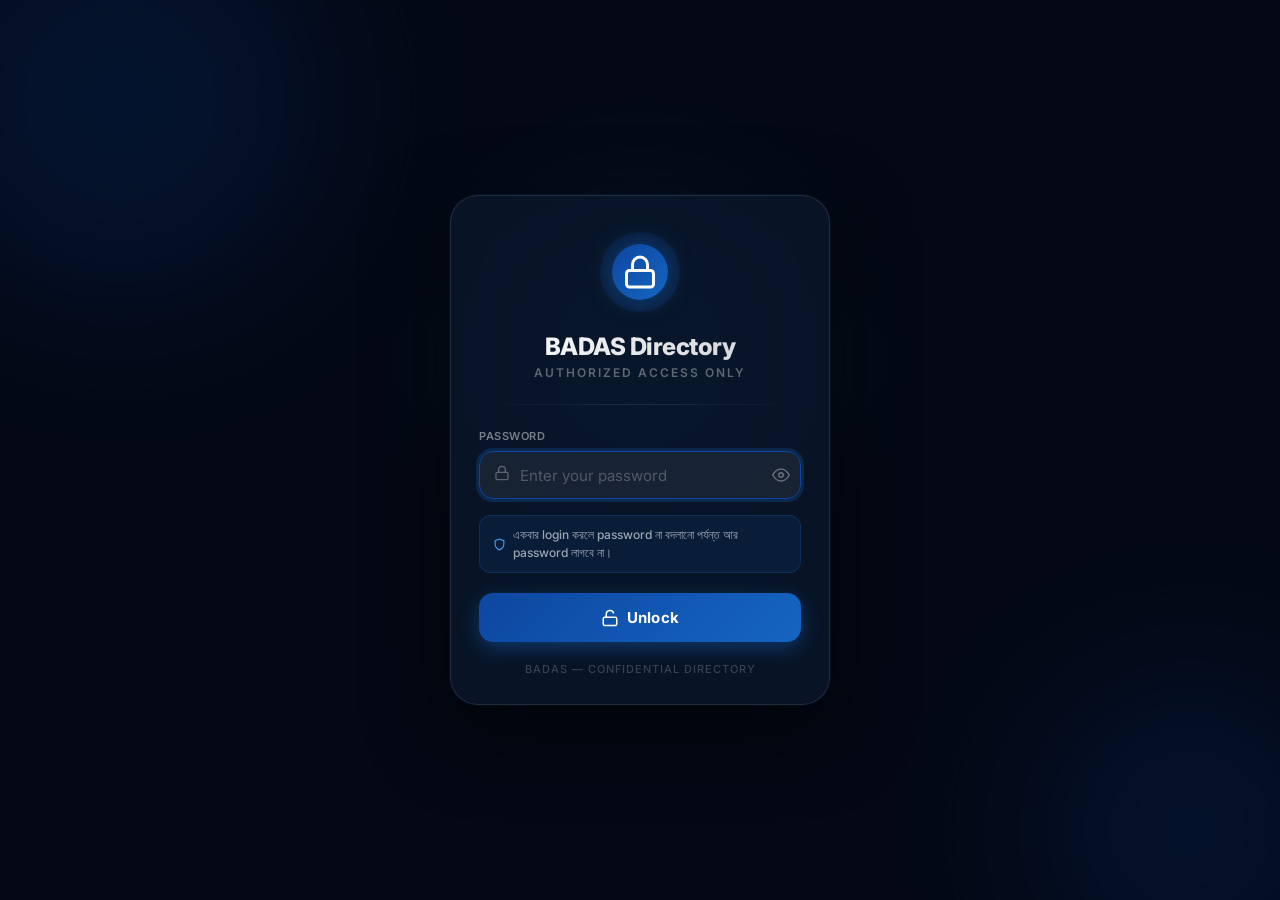
==== index.html @ 3ce4988e "Update index.html" ====
<!DOCTYPE html>
<html lang="en">
<head>
  <meta charset="UTF-8">
  <meta name="viewport" content="width=device-width, initial-scale=1.0, maximum-scale=1.0, user-scalable=no">
  <meta name="description" content="BADAS Contact Directory — Official contact directory for BADAS and its sister organizations">
  <meta name="theme-color" content="#060B1F">
  <meta name="apple-mobile-web-app-capable" content="yes">
  <meta name="apple-mobile-web-app-status-bar-style" content="black-translucent">
  <meta name="apple-mobile-web-app-title" content="BADAS Directory">
  <title>BADAS Contact Directory</title>
  <link rel="manifest" href="manifest.json">
  <link rel="apple-touch-icon" href="icons/icon-192.svg">
  <link rel="stylesheet" href="css/style.css">
  <link rel="preconnect" href="https://fonts.googleapis.com">
  <link rel="preconnect" href="https://fonts.gstatic.com" crossorigin>
  <link href="https://fonts.googleapis.com/css2?family=Inter:wght@300;400;500;600;700;800&display=swap" rel="stylesheet">
</head>
<body>

  <!-- ═════════════════════ LOCK SCREEN ═════════════════════ -->
  <div id="lock-screen" class="lock-screen">
    <!-- Animated background -->
    <div class="lock-bg">
      <div class="lock-bg-orb orb-1"></div>
      <div class="lock-bg-orb orb-2"></div>
      <div class="lock-bg-orb orb-3"></div>
    </div>

    <div class="lock-card" id="lock-card">
      <!-- Logo & Title -->
      <div class="lock-logo-wrap">
        <div class="lock-logo-ring"></div>
        <div class="lock-logo-icon">
          <svg width="36" height="36" viewBox="0 0 24 24" fill="none" stroke="white" stroke-width="2" stroke-linecap="round">
            <rect x="3" y="11" width="18" height="11" rx="2" ry="2"/>
            <path d="M7 11V7a5 5 0 0 1 10 0v4"/>
          </svg>
        </div>
      </div>

      <div class="lock-title-group">
        <h1 class="lock-app-name">BADAS Directory</h1>
        <p class="lock-tagline">Authorized Access Only</p>
      </div>

      <!-- Divider -->
      <div class="lock-divider"></div>

      <!-- Password Field -->
      <div class="lock-field-group">
        <label class="lock-label" for="lock-password-input">Password</label>
        <div class="lock-input-wrap" id="lock-input-wrap">
          <div class="lock-input-icon">
            <svg width="16" height="16" viewBox="0 0 24 24" fill="none" stroke="currentColor" stroke-width="2">
              <rect x="3" y="11" width="18" height="11" rx="2"/>
              <path d="M7 11V7a5 5 0 0 1 10 0v4"/>
            </svg>
          </div>
          <input
            type="password"
            id="lock-password-input"
            class="lock-input"
            placeholder="Enter your password"
            autocomplete="current-password"
            autocorrect="off"
            autocapitalize="off"
            spellcheck="false"
          >
          <button class="lock-eye-btn" id="lock-eye-btn" type="button" aria-label="Show/hide password">
            <!-- Eye open -->
            <svg id="eye-open" width="18" height="18" viewBox="0 0 24 24" fill="none" stroke="currentColor" stroke-width="2">
              <path d="M1 12s4-8 11-8 11 8 11 8-4 8-11 8-11-8-11-8z"/>
              <circle cx="12" cy="12" r="3"/>
            </svg>
            <!-- Eye closed -->
            <svg id="eye-closed" width="18" height="18" viewBox="0 0 24 24" fill="none" stroke="currentColor" stroke-width="2" class="hidden">
              <path d="M17.94 17.94A10.07 10.07 0 0 1 12 20c-7 0-11-8-11-8a18.45 18.45 0 0 1 5.06-5.94M9.9 4.24A9.12 9.12 0 0 1 12 4c7 0 11 8 11 8a18.5 18.5 0 0 1-2.16 3.19m-6.72-1.07a3 3 0 1 1-4.24-4.24"/>
              <line x1="1" y1="1" x2="23" y2="23"/>
            </svg>
          </button>
        </div>
        <!-- Error message -->
        <p class="lock-error hidden" id="lock-error">
          <svg width="14" height="14" viewBox="0 0 24 24" fill="none" stroke="currentColor" stroke-width="2"><circle cx="12" cy="12" r="10"/><line x1="12" y1="8" x2="12" y2="12"/><line x1="12" y1="16" x2="12.01" y2="16"/></svg>
          Incorrect password. Please try again.
        </p>
        <!-- Hint box (shown after wrong password if sheet has a hint) -->
        <div class="lock-hint-box hidden" id="lock-hint-box">
          <div class="lock-hint-icon">💡</div>
          <p id="lock-hint-text"></p>
        </div>
      </div>

      <!-- Permanent Session Notice -->
      <div class="lock-permanent-notice">
        <svg width="13" height="13" viewBox="0 0 24 24" fill="none" stroke="currentColor" stroke-width="2"><path d="M12 22s8-4 8-10V5l-8-3-8 3v7c0 6 8 10 8 10z"/></svg>
        <span>একবার login করলে password না বদলানো পর্যন্ত আর password লাগবে না।</span>
      </div>

      <!-- Unlock Button -->
      <button class="lock-unlock-btn" id="lock-unlock-btn" type="button">
        <svg width="18" height="18" viewBox="0 0 24 24" fill="none" stroke="currentColor" stroke-width="2">
          <rect x="3" y="11" width="18" height="11" rx="2"/>
          <path d="M7 11V7a5 5 0 0 1 9.9-1"/>
        </svg>
        Unlock
      </button>

      <!-- Fetch status (shown while loading settings from sheet) -->
      <p class="lock-fetch-status hidden" id="lock-fetch-status"></p>

      <!-- Footer -->
      <p class="lock-footer">BADAS — Confidential Directory</p>
    </div>
  </div>

  <!-- ═══════════════════ SPLASH SCREEN ═══════════════════ -->
  <div id="splash-screen" class="splash">
    <div class="splash-logo">
      <img src="https://drive.google.com/file/d/1DgEbcphbQj4SwxNatPeBg_chAmbNqNAM/view" alt="BADAS Logo" class="splash-logo-img"
           onerror="this.style.display='none';this.nextSibling.style.display='flex'">
      <svg style="display:none" width="80" height="80" viewBox="0 0 80 80">
        <defs><linearGradient id="lg1" x1="0%" y1="0%" x2="100%" y2="100%"><stop offset="0%" stop-color="#0D47A1"/><stop offset="100%" stop-color="#1565C0"/></linearGradient></defs>
        <circle cx="40" cy="40" r="38" fill="url(#lg1)" opacity="0.15"/>
        <circle cx="40" cy="40" r="28" fill="url(#lg1)" opacity="0.3"/>
        <circle cx="40" cy="40" r="18" fill="url(#lg1)"/>
        <text x="40" y="45" text-anchor="middle" fill="white" font-size="11" font-weight="800" font-family="Arial">BADAS</text>
      </svg>
    </div>
    <h1 class="splash-title">BADAS Directory</h1>
    <p class="splash-subtitle">Contact Directory</p>
    <div class="splash-loader"><div class="loader-bar"></div></div>
    <p class="splash-status" id="splash-status">Loading…</p>
  </div>

  <!-- ═══════════════════ MAIN APP ═══════════════════ -->
  <div id="app" class="app hidden">

    <!-- HEADER -->
    <header class="header" id="main-header">
      <div class="header-content">
        <button class="back-btn hidden" id="back-btn" aria-label="Go back">
          <svg width="20" height="20" viewBox="0 0 24 24" fill="none" stroke="currentColor" stroke-width="2.5">
            <path d="M19 12H5M12 5l-7 7 7 7"/>
          </svg>
        </button>
        <button class="drawer-btn" id="drawer-btn" aria-label="Menu">
          <span></span><span></span><span></span>
        </button>
        <div class="header-brand">
          <div class="header-logo-icon">
            <img src="https://drive.google.com/file/d/1DgEbcphbQj4SwxNatPeBg_chAmbNqNAM/view" alt="BADAS" class="header-logo-img"
                 onerror="this.style.display='none';this.parentElement.textContent='B'">
          </div>
          <div class="header-text">
            <h1 id="page-title">BADAS Directory</h1>
            <p id="page-subtitle">Contact Directory</p>
          </div>
        </div>
        <button class="sync-btn" id="sync-btn" aria-label="Sync data" title="Sync data">
          <svg width="18" height="18" viewBox="0 0 24 24" fill="none" stroke="currentColor" stroke-width="2">
            <path d="M23 4v6h-6M1 20v-6h6"/>
            <path d="M3.51 9a9 9 0 0 1 14.85-3.36L23 10M1 14l4.64 4.36A9 9 0 0 0 20.49 15"/>
          </svg>
        </button>
      </div>
    </header>

    <!-- PAGES CONTAINER -->
    <main class="pages-container" id="pages-container">

      <!-- ─── HOME PAGE ─── -->
      <div id="page-home" class="page active">
        <div class="hero-section">
          <div class="hero-bg"></div>
          <div class="hero-content">
            <div class="sync-status" id="sync-status">
              <span class="sync-dot"></span>
              <span id="sync-text">Checking for updates…</span>
            </div>
            <div class="search-bar-wrapper">
              <div class="search-bar">
                <svg class="search-icon" width="20" height="20" viewBox="0 0 24 24" fill="none" stroke="currentColor" stroke-width="2"><circle cx="11" cy="11" r="8"/><path d="m21 21-4.35-4.35"/></svg>
                <input type="text" id="org-search" placeholder="Search organizations…" autocomplete="off">
                <button class="search-clear hidden" id="org-search-clear" aria-label="Clear search">✕</button>
              </div>
            </div>
          </div>
        </div>
        <div class="section">
          <div class="section-header">
            <h2 class="section-title">Organizations</h2>
            <span class="section-count" id="org-count">0</span>
          </div>
          <div class="org-grid" id="org-grid"></div>
          <div class="empty-state hidden" id="org-empty">
            <div class="empty-icon">🔍</div>
            <p>No organizations found</p>
          </div>
        </div>
        <div class="stats-section" id="stats-section">
          <div class="stat-card">
            <div class="stat-number" id="stat-orgs">0</div>
            <div class="stat-label">Organizations</div>
          </div>
          <div class="stat-card">
            <div class="stat-number" id="stat-contacts">0</div>
            <div class="stat-label">Contacts</div>
          </div>
          <div class="stat-card">
            <div class="stat-number" id="stat-depts">0</div>
            <div class="stat-label">Departments</div>
          </div>
        </div>
      </div>

      <!-- ─── ORGANIZATION PROFILE PAGE ─── -->
      <div id="page-org" class="page">
        <div class="org-hero" id="org-hero">
          <div class="org-hero-bg" id="org-hero-bg"></div>
          <div class="org-logo-large" id="org-logo-large"></div>
          <h2 class="org-hero-name" id="org-hero-name"></h2>
          <p class="org-hero-full" id="org-hero-full"></p>
        </div>
        <div class="org-info-section" id="org-info-section"></div>
        <div class="section">
          <button class="btn-primary full-width" id="view-contacts-btn">
            <svg width="18" height="18" viewBox="0 0 24 24" fill="none" stroke="currentColor" stroke-width="2"><path d="M17 21v-2a4 4 0 0 0-4-4H5a4 4 0 0 0-4 4v2"/><circle cx="9" cy="7" r="4"/><path d="M23 21v-2a4 4 0 0 0-3-3.87"/><path d="M16 3.13a4 4 0 0 1 0 7.75"/></svg>
            View All Contacts
          </button>
        </div>
      </div>

      <!-- ─── CONTACTS PAGE ─── -->
      <div id="page-contacts" class="page">
        <div class="contacts-header-section">
          <div class="search-bar-wrapper">
            <div class="search-bar">
              <svg class="search-icon" width="20" height="20" viewBox="0 0 24 24" fill="none" stroke="currentColor" stroke-width="2"><circle cx="11" cy="11" r="8"/><path d="m21 21-4.35-4.35"/></svg>
              <input type="text" id="contact-search" placeholder="Search by name, designation…" autocomplete="off">
              <button class="search-clear hidden" id="contact-search-clear" aria-label="Clear">✕</button>
            </div>
          </div>
          <div class="filter-bar" id="filter-bar">
            <div class="filter-group">
              <label class="filter-label">Organization</label>
              <select class="filter-select" id="filter-org"><option value="">All Organizations</option></select>
            </div>
            <div class="filter-group">
              <label class="filter-label">Department</label>
              <select class="filter-select" id="filter-dept"><option value="">All Departments</option></select>
            </div>
            <div class="filter-group">
              <label class="filter-label">Designation</label>
              <select class="filter-select" id="filter-desig"><option value="">All Designations</option></select>
            </div>
          </div>
          <div class="results-info">
            <span id="contact-count-text">Loading contacts…</span>
            <button class="clear-filters-btn hidden" id="clear-filters">Clear filters</button>
          </div>
        </div>
        <div class="contacts-org-banner hidden" id="contacts-org-banner"></div>
        <div class="contacts-list" id="contacts-list"></div>

        <div class="empty-state hidden" id="contact-empty">
          <div class="empty-icon">👤</div>
          <p>No contacts found</p>
          <button class="btn-secondary" id="clear-filters-empty">Clear filters</button>
        </div>
      </div>

      <!-- ─── EMERGENCY PAGE ─── -->
      <div id="page-emergency" class="page">
        <!-- Emergency Hero -->
        <div class="emergency-hero">
          <div class="emergency-hero-pulse"></div>
          <div class="emergency-hero-icon">🚨</div>
          <h2 class="emergency-hero-title">Emergency</h2>
          <p class="emergency-hero-sub">Tap any number to call immediately</p>
        </div>

        <!-- National Helplines -->
        <div class="section">
          <div class="section-header">
            <h2 class="section-title">National Helplines</h2>
          </div>
          <div class="national-grid" id="national-emergency-grid">
            <!-- rendered by JS -->
          </div>
        </div>

        <!-- BADAS Emergency Contacts -->
        <div class="section">
          <div class="section-header">
            <h2 class="section-title">BADAS Emergency</h2>
            <span class="section-count" id="emergency-count">0</span>
          </div>
          <div class="emergency-contacts-list" id="emergency-contacts-list"></div>
          <div class="empty-state hidden" id="emergency-empty">
            <div class="empty-icon">📞</div>
            <p>No emergency contacts added yet</p>
            <p style="font-size:12px;color:var(--text-4);margin-top:6px;">Add contacts in your Google Sheet's Emergency tab</p>
          </div>
        </div>
      </div>

      <!-- ─── CONTACT DETAIL PAGE ─── -->
      <div id="page-contact-detail" class="page">
        <div class="contact-hero" id="contact-hero">
          <div class="contact-photo-large" id="contact-photo-large"></div>
          <h2 class="contact-hero-name" id="contact-hero-name"></h2>
          <p class="contact-hero-designation" id="contact-hero-designation"></p>
          <p class="contact-hero-org" id="contact-hero-org"></p>
        </div>
        <div class="contact-detail-info" id="contact-detail-info"></div>
        <div class="contact-actions" id="contact-actions"></div>
      </div>

    </main><!-- /pages-container -->

    <!-- BANNER AD (above bottom nav, hidden when no ad) -->
    <div class="banner-ad hidden" id="banner-ad">
      <a id="banner-link" href="#" target="_blank" rel="noopener sponsored">
        <img id="banner-img" src="" alt="Notice">

      </a>
      <button class="banner-close" id="banner-close" aria-label="Close ad">✕</button>
    </div>

    <!-- BOTTOM NAVIGATION (3 buttons) -->
    <nav class="bottom-nav" id="bottom-nav">
      <button class="nav-item active" id="nav-home" aria-label="Home">
        <svg width="22" height="22" viewBox="0 0 24 24" fill="none" stroke="currentColor" stroke-width="2">
          <path d="m3 9 9-7 9 7v11a2 2 0 0 1-2 2H5a2 2 0 0 1-2-2z"/>
          <polyline points="9,22 9,12 15,12 15,22"/>
        </svg>
        <span>Home</span>
      </button>
      <button class="nav-item" id="nav-contacts" aria-label="Contacts">
        <svg width="22" height="22" viewBox="0 0 24 24" fill="none" stroke="currentColor" stroke-width="2">
          <path d="M17 21v-2a4 4 0 0 0-4-4H5a4 4 0 0 0-4 4v2"/>
          <circle cx="9" cy="7" r="4"/>
          <path d="M23 21v-2a4 4 0 0 0-3-3.87"/>
          <path d="M16 3.13a4 4 0 0 1 0 7.75"/>
        </svg>
        <span>Contacts</span>
      </button>
      <button class="nav-item nav-emergency" id="nav-emergency" aria-label="Emergency">
        <div class="nav-emergency-dot"></div>
        <svg width="22" height="22" viewBox="0 0 24 24" fill="none" stroke="currentColor" stroke-width="2">
          <path d="M10.29 3.86 1.82 18a2 2 0 0 0 1.71 3h16.94a2 2 0 0 0 1.71-3L13.71 3.86a2 2 0 0 0-3.42 0z"/>
          <line x1="12" y1="9" x2="12" y2="13"/>
          <line x1="12" y1="17" x2="12.01" y2="17"/>
        </svg>
        <span>Emergency</span>
      </button>
    </nav>

    <!-- TOAST -->
    <div class="toast hidden" id="toast"><span id="toast-message"></span></div>

  </div><!-- /app -->

  <script src="js/config.js"></script>
  <script src="js/data.js"></script>
  <script src="js/app.js"></script>

  <!-- ═══════════════════ LEFT DRAWER ═══════════════════ -->
  <div id="drawer-overlay" class="drawer-overlay hidden"></div>
  <div id="drawer" class="drawer">
    <div class="drawer-header">
      <div class="drawer-logo">
        <img src="https://drive.google.com/file/d/1DgEbcphbQj4SwxNatPeBg_chAmbNqNAM/view" alt="BADAS" class="drawer-logo-img"
             onerror="this.style.display='none';this.parentElement.textContent='B'">
      </div>
      <div>
        <div class="drawer-app-name">BADAS Directory</div>
        <div class="drawer-app-tagline">Contact Directory</div>
      </div>
      <button class="drawer-close" id="drawer-close" aria-label="Close menu">
        <svg width="20" height="20" viewBox="0 0 24 24" fill="none" stroke="currentColor" stroke-width="2.5"><line x1="18" y1="6" x2="6" y2="18"/><line x1="6" y1="6" x2="18" y2="18"/></svg>
      </button>
    </div>

    <div class="drawer-body">
      <div class="drawer-section-title">Developer Info</div>
      <div class="drawer-dev-card">
        <div class="drawer-dev-avatar">MA</div>
        <div class="drawer-dev-info">
          <div class="drawer-dev-name">Md Abdul Aziz</div>
          <div class="drawer-dev-role">App Developer</div>
        </div>
      </div>
      <div class="drawer-contact-list">
        <a href="mailto:mdaaziz99@gmail.com" class="drawer-contact-item">
          <svg width="15" height="15" viewBox="0 0 24 24" fill="none" stroke="currentColor" stroke-width="2"><path d="M4 4h16c1.1 0 2 .9 2 2v12c0 1.1-.9 2-2 2H4c-1.1 0-2-.9-2-2V6c0-1.1.9-2 2-2z"/><polyline points="22,6 12,13 2,6"/></svg>
          <span>mdaaziz99@gmail.com</span>
        </a>
        <a href="tel:+8801911332767" class="drawer-contact-item">
          <svg width="15" height="15" viewBox="0 0 24 24" fill="currentColor"><path d="M6.6 10.8c1.4 2.8 3.8 5.1 6.6 6.6l2.2-2.2c.3-.3.7-.4 1-.2 1.1.4 2.3.6 3.6.6.6 0 1 .4 1 1V20c0 .6-.4 1-1 1-9.4 0-17-7.6-17-17 0-.6.4-1 1-1h3.5c.6 0 1 .4 1 1 0 1.3.2 2.5.6 3.6.1.3 0 .7-.2 1L6.6 10.8z"/></svg>
          <span>01911-332767</span>
        </a>
      </div>
    </div>

    <div class="drawer-footer">
      <div id="drawer-app-version" class="drawer-version">Version 2.0.0</div>
      <div class="drawer-copyright">© 2025 BADAS. All rights reserved.</div>
    </div>
  </div>

</body>
</html>
---- css/style.css ----
/* ================================================================
   BADAS DIRECTORY — Premium Dark Theme Stylesheet
   ================================================================ */

@import url('https://fonts.googleapis.com/css2?family=Inter:wght@300;400;500;600;700;800&display=swap');

/* ════════════════════════════════════════════════════════════════
   LOCK SCREEN
   ════════════════════════════════════════════════════════════════ */

.lock-screen {
  position: fixed; inset: 0; z-index: 9999;
  display: flex; align-items: center; justify-content: center;
  background: #030814;
  padding: 16px;
  transition: opacity .45s ease;
}
.lock-screen.lock-fade-out { opacity: 0; pointer-events: none; }

/* Animated background orbs */
.lock-bg { position: absolute; inset: 0; overflow: hidden; pointer-events: none; }
.lock-bg-orb {
  position: absolute; border-radius: 50%;
  filter: blur(80px); opacity: .18;
}
.orb-1 { width: 400px; height: 400px; background: #0D47A1; top: -100px; left: -80px; animation: orbFloat 8s ease-in-out infinite; }
.orb-2 { width: 300px; height: 300px; background: #0D47A1; bottom: -80px; right: -60px; animation: orbFloat 10s ease-in-out infinite reverse; }
.orb-3 { width: 250px; height: 250px; background: #42A5F5; top: 40%; left: 50%; transform: translate(-50%,-50%); animation: orbFloat 7s ease-in-out infinite 2s; }
@keyframes orbFloat {
  0%,100% { transform: translate(0,0) scale(1); }
  33%  { transform: translate(20px,-15px) scale(1.05); }
  66%  { transform: translate(-10px,20px) scale(.97); }
}

/* Card */
.lock-card {
  position: relative; z-index: 1;
  width: 100%; max-width: 380px;
  background: rgba(10,22,40,.88);
  border: 1px solid rgba(255,255,255,.1);
  border-radius: 28px;
  padding: 36px 28px 28px;
  backdrop-filter: blur(24px) saturate(1.4);
  -webkit-backdrop-filter: blur(24px) saturate(1.4);
  box-shadow: 0 24px 80px rgba(0,0,0,.6), 0 0 0 1px rgba(21,101,192,.12);
}

/* Shake animation */
@keyframes shake {
  0%,100%{ transform: translateX(0); }
  15%    { transform: translateX(-10px); }
  30%    { transform: translateX(10px); }
  45%    { transform: translateX(-8px); }
  60%    { transform: translateX(8px); }
  75%    { transform: translateX(-5px); }
  90%    { transform: translateX(5px); }
}
.lock-card.shake { animation: shake .6s cubic-bezier(.36,.07,.19,.97) both; }

/* Logo */
.lock-logo-wrap {
  position: relative; width: 80px; height: 80px;
  margin: 0 auto 20px;
}
.lock-logo-ring {
  position: absolute; inset: 0; border-radius: 50%;
  background: linear-gradient(135deg,#0D47A1,#1565C0);
  opacity: .15; animation: ringPulse 2.5s ease-in-out infinite;
}
.lock-logo-ring::after {
  content: ''; position: absolute; inset: 6px; border-radius: 50%;
  background: linear-gradient(135deg,#0D47A1,#1565C0);
  opacity: .2;
}
@keyframes ringPulse {
  0%,100%{ transform: scale(1); opacity: .15; }
  50%    { transform: scale(1.12); opacity: .25; }
}
.lock-logo-icon {
  position: absolute; inset: 12px; border-radius: 50%;
  background: linear-gradient(135deg,#0D47A1,#1565C0);
  display: flex; align-items: center; justify-content: center;
  box-shadow: 0 0 24px rgba(21,101,192,.55);
}

/* Title */
.lock-title-group { text-align: center; margin-bottom: 24px; }
.lock-app-name {
  font-size: 24px; font-weight: 800; letter-spacing: -.5px;
  background: linear-gradient(135deg,#fff,rgba(255,255,255,.8));
  -webkit-background-clip: text; -webkit-text-fill-color: transparent; background-clip: text;
}
.lock-tagline {
  font-size: 12px; font-weight: 600; letter-spacing: 2px;
  text-transform: uppercase; color: rgba(255,255,255,.35); margin-top: 4px;
}

/* Divider */
.lock-divider {
  height: 1px; background: linear-gradient(90deg,transparent,rgba(255,255,255,.1),transparent);
  margin-bottom: 24px;
}

/* Field */
.lock-field-group { margin-bottom: 16px; }
.lock-label { display: block; font-size: 11px; font-weight: 600; color: rgba(255,255,255,.45); text-transform: uppercase; letter-spacing: .5px; margin-bottom: 8px; }
.lock-input-wrap {
  display: flex; align-items: center; gap: 10px;
  background: rgba(255,255,255,.06); border: 1.5px solid rgba(255,255,255,.1);
  border-radius: 14px; padding: 12px 14px;
  transition: border-color .2s, box-shadow .2s;
}
.lock-input-wrap:focus-within {
  border-color: #0D47A1;
  box-shadow: 0 0 0 3px rgba(21,101,192,.25);
}
.lock-input-icon { color: rgba(255,255,255,.3); flex-shrink: 0; }
.lock-input {
  flex: 1; background: none; border: none; outline: none;
  color: #fff; font-size: 15px; font-weight: 500; letter-spacing: .5px;
}
.lock-input::placeholder { color: rgba(255,255,255,.25); font-weight: 400; letter-spacing: 0; }
.lock-eye-btn { color: rgba(255,255,255,.35); flex-shrink: 0; padding: 2px; transition: color .2s; display: flex; }
.lock-eye-btn:hover { color: rgba(255,255,255,.7); }

/* Error */
.lock-error {
  display: flex; align-items: center; gap: 5px;
  font-size: 12px; font-weight: 500; color: #F87171;
  margin-top: 8px; padding: 8px 12px; border-radius: 10px;
  background: rgba(248,113,113,.08); border: 1px solid rgba(248,113,113,.2);
}
.lock-error:not(.hidden) { display: flex; }

/* Hint box — shown after wrong password */
.lock-hint-box {
  display: flex; align-items: flex-start; gap: 8px;
  margin-top: 10px; padding: 10px 14px; border-radius: 12px;
  background: rgba(251,191,36,.07); border: 1px solid rgba(251,191,36,.2);
  animation: hintSlide .3s ease;
}
.lock-hint-box:not(.hidden) { display: flex; }
@keyframes hintSlide { from{opacity:0;transform:translateY(-4px)} to{opacity:1;transform:translateY(0)} }
.lock-hint-icon { font-size:16px; flex-shrink:0; margin-top:1px; }
.lock-hint-box p { font-size:12px; font-weight:500; color: rgba(251,191,36,.9); line-height:1.5; }

/* Fetch status */
.lock-fetch-status {
  text-align: center; font-size: 11px; color: rgba(255,255,255,.3);
  font-weight: 500; margin-top: 10px; letter-spacing: .3px;
}
.lock-fetch-status:not(.hidden) { display: block; }

/* Remember me */
.lock-remember {
  display: flex; align-items: center; gap: 10px;
  cursor: pointer; margin-bottom: 20px; user-select: none;
}
.lock-remember input[type=checkbox] { display: none; }
.lock-remember-box {
  width: 20px; height: 20px; border-radius: 6px; flex-shrink: 0;
  border: 1.5px solid rgba(255,255,255,.2);
  background: rgba(255,255,255,.06);
  transition: all .2s; position: relative;
}
.lock-remember input:checked ~ .lock-remember-box {
  background: linear-gradient(135deg,#1565C0,#1976D2);
  border-color: transparent;
}
.lock-remember input:checked ~ .lock-remember-box::after {
  content: ''; position: absolute; top: 3px; left: 6px;
  width: 5px; height: 9px; border: 2px solid #fff;
  border-top: none; border-left: none; transform: rotate(45deg);
}
.lock-remember-text { font-size: 13px; color: rgba(255,255,255,.55); font-weight: 500; }
.lock-remember-text strong { color: rgba(255,255,255,.8); }

/* Permanent session notice */
.lock-permanent-notice {
  display: flex; align-items: center; gap: 7px;
  margin-bottom: 20px;
  padding: 10px 13px; border-radius: 12px;
  background: rgba(21,101,192,.12);
  border: 1px solid rgba(21,101,192,.25);
}
.lock-permanent-notice svg { color: #42A5F5; flex-shrink: 0; }
.lock-permanent-notice span {
  font-size: 12px; font-weight: 500;
  color: rgba(255,255,255,.6); line-height: 1.5;
}

/* Unlock button */
.lock-unlock-btn {
  width: 100%; padding: 15px;
  background: linear-gradient(135deg,#0D47A1,#1565C0);
  color: #fff; font-size: 15px; font-weight: 700;
  border: none; border-radius: 14px; cursor: pointer;
  display: flex; align-items: center; justify-content: center; gap: 8px;
  box-shadow: 0 6px 20px rgba(21,101,192,.45);
  transition: all .25s cubic-bezier(.4,0,.2,1);
  letter-spacing: .3px;
}
.lock-unlock-btn:hover { transform: translateY(-2px); box-shadow: 0 10px 28px rgba(21,101,192,.55); }
.lock-unlock-btn:active { transform: scale(.98); }

/* Footer */
.lock-footer {
  text-align: center; font-size: 11px; color: rgba(255,255,255,.2);
  font-weight: 500; letter-spacing: 1px; text-transform: uppercase; margin-top: 20px;
}

/* ── CSS Variables — BADAS Theme #1565C0 ───────────────────────── */
:root {
  /* Background — deep blue (clearly blue, not black) */
  --bg-base:       #0A1628;
  --bg-surface:    #0F2040;
  --bg-elevated:   #152848;
  --bg-card:       rgba(255,255,255,0.06);
  --bg-card-hover: rgba(255,255,255,0.10);

  /* BADAS Brand Blue palette — Deep Dark Blue */
  --accent:      #0D47A1;   /* Deep Dark Blue (primary) */
  --accent-2:    #1976D2;   /* Medium blue accent       */
  --accent-grad: linear-gradient(135deg,#0D47A1 0%,#1976D2 100%);
  --accent-glow: 0 0 24px rgba(13,71,161,.55);

  /* Derived shades */
  --primary-dark:  #0A2F6E;
  --primary-light: #1565C0;
  --primary-pale:  #42A5F5;

  --emergency:   #EF4444;
  --em-grad:     linear-gradient(135deg,#EF4444,#FF6B35);
  --whatsapp:    #25D366;
  --call-color:  #34D399;
  --email-color: #F472B6;

  --text-1: #FFFFFF;
  --text-2: rgba(255,255,255,.70);
  --text-3: rgba(255,255,255,.45);
  --text-4: rgba(255,255,255,.25);

  --border:        rgba(255,255,255,.07);
  --border-accent: rgba(13,71,161,.35);

  --r-sm: 8px;  --r-md: 14px;  --r-lg: 20px;
  --r-xl: 28px; --r-full: 9999px;

  --header-h: 64px;
  --nav-h:    68px;
  --banner-h: 0px;   /* dynamically set to 58px when banner is active */

  --trans:        all .25s cubic-bezier(.4,0,.2,1);
  --trans-spring: all .35s cubic-bezier(.34,1.56,.64,1);
}

/* ── Reset ─────────────────────────────────────────────────────── */
*,*::before,*::after { box-sizing:border-box; margin:0; padding:0; }
html { font-size:16px; -webkit-text-size-adjust:100%; scroll-behavior:smooth; }
body {
  font-family:'Inter',-apple-system,BlinkMacSystemFont,sans-serif;
  background:var(--bg-base); color:var(--text-1);
  min-height:100vh; overflow-x:hidden;
  -webkit-font-smoothing:antialiased;
}
a { color:inherit; text-decoration:none; }
button { font-family:inherit; cursor:pointer; border:none; background:none; }
img { display:block; max-width:100%; }
input,select { font-family:inherit; }
.hidden { display:none !important; }

/* ── SPLASH ─────────────────────────────────────────────────────── */
.splash {
  position:fixed; inset:0;
  background:var(--bg-base);
  display:flex; flex-direction:column; align-items:center; justify-content:center;
  z-index:999; transition:opacity .4s ease;
}
.splash.fade-out { opacity:0; pointer-events:none; }
.splash-logo { animation:splashPulse 2s ease-in-out infinite; margin-bottom:24px; }
.splash-logo-img { width:90px; height:90px; object-fit:contain; display:block; filter:drop-shadow(0 4px 16px rgba(13,71,161,.5)); }

@keyframes splashPulse {
  0%,100%{ transform:scale(1);  filter:drop-shadow(0 0 20px rgba(21,101,192,.55)); }
  50%    { transform:scale(1.08);filter:drop-shadow(0 0 36px rgba(66,165,245,.65)); }
}
.splash-title {
  font-size:28px; font-weight:800; letter-spacing:-.5px;
  background:var(--accent-grad); -webkit-background-clip:text;
  -webkit-text-fill-color:transparent; background-clip:text;
}
.splash-subtitle { font-size:13px; color:var(--text-3); margin-top:4px; letter-spacing:2px; text-transform:uppercase; font-weight:500; }
.splash-loader { width:200px; height:3px; background:var(--bg-elevated); border-radius:var(--r-full); margin:32px 0 12px; overflow:hidden; }
.loader-bar { height:100%; width:40%; background:var(--accent-grad); border-radius:var(--r-full); animation:loaderSlide 1.4s ease-in-out infinite; }
@keyframes loaderSlide { 0%{transform:translateX(-100%)} 100%{transform:translateX(400%)} }
.splash-status { font-size:13px; color:var(--text-3); font-weight:500; }

/* ── APP WRAPPER ─────────────────────────────────────────────────  */
.app { display:flex; flex-direction:column; min-height:100vh; opacity:0; transition:opacity .4s ease; }
.app.visible { opacity:1; }

/* ── HEADER ──────────────────────────────────────────────────────  */
.header {
  position:sticky; top:0; z-index:100; height:var(--header-h);
  background: rgba(10,25,55,.9);

  backdrop-filter:blur(20px) saturate(1.5);
  -webkit-backdrop-filter:blur(20px) saturate(1.5);
  border-bottom:1px solid var(--border);
}
.header-content { display:flex; align-items:center; gap:12px; height:100%; padding:0 16px; }
.header-brand { display:flex; align-items:center; gap:10px; flex:1; min-width:0; }
.header-logo-icon {
  width:36px; height:36px; border-radius:10px;
  background:var(--accent-grad); display:flex; align-items:center; justify-content:center;
  font-size:18px; font-weight:800; color:#fff; flex-shrink:0; box-shadow:var(--accent-glow);
  overflow:hidden; padding:2px;
}
.header-logo-img {
  width:100%; height:100%; object-fit:contain;
  border-radius:8px; display:block;
}

.header-text { min-width:0; }
.header-text h1 { font-size:16px; font-weight:700; white-space:nowrap; overflow:hidden; text-overflow:ellipsis; line-height:1.2; }
.header-text #page-subtitle { font-size:11px; color:var(--text-3); font-weight:500; letter-spacing:.5px; }

.back-btn, .sync-btn {
  width:38px; height:38px; border-radius:var(--r-sm);
  display:flex; align-items:center; justify-content:center;
  color:var(--text-2); transition:var(--trans); flex-shrink:0; background:var(--bg-card);
}
.back-btn:hover,.sync-btn:hover { background:var(--bg-card-hover); color:var(--text-1); }
.sync-btn.spinning svg { animation:spin 1s linear infinite; }
@keyframes spin { to{transform:rotate(360deg)} }

/* ── PAGES CONTAINER ─────────────────────────────────────────────  */
.pages-container {
  flex:1;
  padding-bottom:calc(var(--nav-h) + var(--banner-h) + 16px);
}
/* When banner is active, add banner height to bottom padding */
.pages-container.has-banner { --banner-h: 64px; }


.page { display:none; animation:pageIn .28s ease; }
.page.active { display:block; }
@keyframes pageIn { from{opacity:0;transform:translateY(8px)} to{opacity:1;transform:translateY(0)} }

/* ── SECTIONS ────────────────────────────────────────────────────  */
.section { padding:16px; }
.section + .section { padding-top:0; }
.section-header { display:flex; align-items:center; gap:10px; margin-bottom:14px; }
.section-title { font-size:18px; font-weight:700; flex:1; }
.section-count { background:var(--bg-elevated); color:var(--text-3); font-size:12px; font-weight:600; padding:2px 10px; border-radius:var(--r-full); border:1px solid var(--border); }

/* ── HERO (Home) ─────────────────────────────────────────────────  */
.hero-section { position:relative; overflow:hidden; padding:20px 16px 24px; }
.hero-bg { position:absolute; inset:0; background:radial-gradient(ellipse 80% 60% at 50% 0%,rgba(79,142,247,.12),transparent 70%); pointer-events:none; }
.hero-content { position:relative; z-index:1; }

/* ── SYNC STATUS ─────────────────────────────────────────────────  */
.sync-status { display:flex; align-items:center; gap:6px; margin-bottom:14px; }
.sync-dot { width:8px; height:8px; border-radius:50%; flex-shrink:0; }
.sync-dot.online  { background:#22C55E; box-shadow:0 0 8px #22C55E; }
.sync-dot.offline { background:#EF4444; box-shadow:0 0 8px #EF4444; }
.sync-dot.syncing { background:#F59E0B; animation:blink .8s ease-in-out infinite; }
.sync-dot.sample  { background:#F59E0B; }
@keyframes blink { 0%,100%{opacity:1} 50%{opacity:.2} }
#sync-text { font-size:12px; color:var(--text-3); font-weight:500; }

/* ── SEARCH BAR ──────────────────────────────────────────────────  */
.search-bar-wrapper { width:100%; }
.search-bar {
  display:flex; align-items:center; gap:10px; background:var(--bg-elevated);
  border:1.5px solid var(--border); border-radius:var(--r-full);
  padding:10px 16px; transition:var(--trans);
}
.search-bar:focus-within { border-color:var(--accent); box-shadow:0 0 0 3px rgba(79,142,247,.15); }
.search-icon { color:var(--text-3); flex-shrink:0; }
.search-bar input { flex:1; background:none; border:none; outline:none; color:var(--text-1); font-size:14px; }
.search-bar input::placeholder { color:var(--text-3); }
.search-clear { color:var(--text-3); font-size:13px; padding:2px 6px; border-radius:var(--r-full); transition:var(--trans); }
.search-clear:hover { color:var(--text-1); background:var(--bg-card-hover); }

/* ── ORG GRID ────────────────────────────────────────────────────  */
.org-grid { display:flex; flex-direction:column; gap:10px; }
.org-card {
  display:flex; align-items:center; gap:14px;
  background:var(--bg-card); border:1px solid var(--border);
  border-radius:var(--r-md); padding:14px; cursor:pointer; transition:var(--trans);
}
.org-card:hover { background:var(--bg-card-hover); border-color:var(--border-accent); transform:translateX(4px); }
.org-card:active { transform:scale(.98); }
.org-card-logo { width:56px; height:56px; border-radius:var(--r-md); display:flex; align-items:center; justify-content:center; flex-shrink:0; }
.org-card-info { flex:1; min-width:0; }
.org-card-name { font-size:15px; font-weight:700; margin-bottom:3px; }
.org-card-count { font-size:12px; color:var(--text-3); font-weight:500; }
.org-card-arrow { font-size:22px; color:var(--text-4); transition:var(--trans); flex-shrink:0; }
.org-card:hover .org-card-arrow { transform:translateX(2px); }

/* ── ORG LOGO ────────────────────────────────────────────────────  */
.org-logo-initial {
  display:flex; align-items:center; justify-content:center;
  font-weight:800; color:#fff; border-radius:inherit; text-shadow:0 1px 3px rgba(0,0,0,.3);
}
.org-logo-img { object-fit:contain; border-radius:inherit; }
.org-logo-md { width:40px; height:40px; font-size:14px; border-radius:var(--r-sm); }
.org-logo-lg { width:80px; height:80px; font-size:26px; border-radius:var(--r-lg); box-shadow:0 8px 32px rgba(0,0,0,.4); }

/* ── STATS ───────────────────────────────────────────────────────  */
.stats-section { display:grid; grid-template-columns:repeat(3,1fr); gap:10px; padding:0 16px 16px; }
.stat-card { background:var(--bg-card); border:1px solid var(--border); border-radius:var(--r-md); padding:16px 12px; text-align:center; }
.stat-number { font-size:28px; font-weight:800; background:var(--accent-grad); -webkit-background-clip:text; -webkit-text-fill-color:transparent; background-clip:text; line-height:1; }
.stat-label { font-size:11px; color:var(--text-3); font-weight:600; margin-top:4px; text-transform:uppercase; letter-spacing:.5px; }

/* ── ORG PROFILE ─────────────────────────────────────────────────  */
.org-hero { position:relative; padding:32px 20px 28px; display:flex; flex-direction:column; align-items:center; text-align:center; overflow:hidden; }
.org-hero-bg { position:absolute; inset:0; pointer-events:none; }
.org-logo-large { position:relative; z-index:1; margin-bottom:16px; }
.org-hero-name { font-size:26px; font-weight:800; position:relative; z-index:1; letter-spacing:-.5px; }
.org-hero-full { font-size:13px; color:var(--text-3); position:relative; z-index:1; max-width:300px; margin-top:6px; line-height:1.5; }

/* ── INFO CARDS ──────────────────────────────────────────────────  */
.info-cards { display:flex; flex-direction:column; gap:10px; }
.info-card { display:flex; align-items:flex-start; gap:12px; background:var(--bg-card); border:1px solid var(--border); border-radius:var(--r-md); padding:14px 16px; transition:var(--trans); }
.info-card.clickable { cursor:pointer; }
.info-card.clickable:hover { background:var(--bg-card-hover); border-color:var(--border-accent); }
.info-card-icon { font-size:20px; flex-shrink:0; margin-top:1px; }
.info-card-body { flex:1; min-width:0; }
.info-card-label { font-size:11px; color:var(--text-3); font-weight:600; text-transform:uppercase; letter-spacing:.5px; margin-bottom:3px; }
.info-card-value { font-size:14px; font-weight:500; line-height:1.5; word-break:break-word; }
.info-card-sub { font-size:12px; color:var(--text-3); margin-top:2px; }
.info-card-ext { font-size:16px; color:var(--text-3); flex-shrink:0; align-self:center; }

/* ── BUTTONS ─────────────────────────────────────────────────────  */
.btn-primary {
  display:inline-flex; align-items:center; justify-content:center; gap:8px;
  background:var(--accent-grad); color:#fff; font-size:15px; font-weight:600;
  padding:14px 24px; border-radius:var(--r-full); transition:var(--trans);
  box-shadow:0 4px 16px rgba(79,142,247,.3);
}
.btn-primary:hover { box-shadow:0 8px 24px rgba(79,142,247,.5); transform:translateY(-1px); }
.btn-primary:active { transform:scale(.98); }
.btn-primary.full-width { width:100%; }

.btn-secondary { display:inline-flex; align-items:center; justify-content:center; background:var(--bg-card); border:1px solid var(--border); color:var(--text-2); font-size:14px; font-weight:500; padding:10px 20px; border-radius:var(--r-full); transition:var(--trans); cursor:pointer; }
.btn-secondary:hover { background:var(--bg-card-hover); border-color:var(--border-accent); }

/* ── CONTACTS PAGE ───────────────────────────────────────────────  */
.contacts-header-section { padding:16px 16px 0; }
.filter-bar { display:grid; grid-template-columns:1fr 1fr; gap:8px; margin-top:12px; }
.filter-group { display:flex; flex-direction:column; gap:4px; }
.filter-label { font-size:10px; color:var(--text-3); font-weight:600; text-transform:uppercase; letter-spacing:.5px; }
.filter-select {
  background:var(--bg-elevated); border:1.5px solid var(--border); color:var(--text-2);
  font-size:13px; font-weight:500; padding:8px 28px 8px 12px; border-radius:var(--r-sm);
  outline:none; cursor:pointer; transition:var(--trans); appearance:none;
  background-image:url("data:image/svg+xml,%3Csvg xmlns='http://www.w3.org/2000/svg' width='12' height='12' viewBox='0 0 24 24' fill='none' stroke='rgba(255,255,255,0.4)' stroke-width='2'%3E%3Cpolyline points='6,9 12,15 18,9'/%3E%3C/svg%3E");
  background-repeat:no-repeat; background-position:right 10px center;
}
.filter-select:focus { border-color:var(--accent); box-shadow:0 0 0 3px rgba(79,142,247,.15); }
.filter-bar .filter-group:last-child { grid-column:1/-1; }
.results-info { display:flex; align-items:center; justify-content:space-between; padding:10px 0 8px; font-size:12px; color:var(--text-3); font-weight:500; }
.clear-filters-btn { font-size:12px; color:var(--accent); font-weight:600; background:none; border:none; cursor:pointer; padding:4px 8px; border-radius:var(--r-sm); transition:var(--trans); }
.clear-filters-btn:hover { background:rgba(79,142,247,.1); }
.contacts-list { padding:8px 16px 0; display:flex; flex-direction:column; gap:10px; }

/* ── CONTACT CARD ────────────────────────────────────────────────  */
.contact-card {
  display: flex; align-items: center; gap: 14px;
  background: var(--bg-card); border: 1px solid var(--border);
  border-radius: var(--r-md); padding: 14px 12px;
  cursor: pointer; transition: var(--trans);
}
.contact-card:hover  { background: var(--bg-card-hover); border-color: var(--border-accent); transform: translateX(3px); }
.contact-card:active { transform: scale(.99); }
.contact-card-photo  { position: relative; flex-shrink: 0; }
.contact-avatar      { width: 56px; height: 56px; border-radius: 50%; object-fit: cover; border: 2px solid var(--border); background: var(--bg-elevated); }
.wa-badge            { position: absolute; bottom: -2px; right: -2px; width: 20px; height: 20px; border-radius: 50%; background: var(--whatsapp); display: flex; align-items: center; justify-content: center; font-size: 10px; border: 2px solid var(--bg-base); }

/* Card body: each row on its own line, no mixing */
.contact-card-body   { flex: 1; min-width: 0; display: flex; flex-direction: column; gap: 1px; }
.contact-card-name   { font-size: 15px; font-weight: 700; white-space: nowrap; overflow: hidden; text-overflow: ellipsis; line-height: 1.35; }
.contact-card-desig  { font-size: 12.5px; color: var(--text-2); font-weight: 500; white-space: nowrap; overflow: hidden; text-overflow: ellipsis; margin-top: 1px; }
.contact-card-org    { font-size: 12px; font-weight: 600; white-space: nowrap; overflow: hidden; text-overflow: ellipsis; }
.contact-card-meta   { display: flex; flex-direction: column; gap: 3px; margin-top: 3px; }
.contact-card-dept   { font-size: 11.5px; color: var(--text-3); white-space: nowrap; overflow: hidden; text-overflow: ellipsis; }
.contact-card-phone  { font-size: 11.5px; color: var(--primary-pale); font-weight: 500; white-space: nowrap; overflow: hidden; text-overflow: ellipsis; }
.contact-card-ext-badge {
  display: inline-flex; align-items: center; align-self: flex-start;
  font-size: 10.5px; font-weight: 700; letter-spacing: .3px;
  color: #A78BFA; background: rgba(167,139,250,.12);
  border: 1px solid rgba(167,139,250,.25);
  border-radius: 20px; padding: 2px 8px;
}

/* Action buttons column */
.contact-card-actions { display: flex; flex-direction: column; gap: 7px; flex-shrink: 0; }
.action-btn { width: 36px; height: 36px; border-radius: var(--r-sm); display: flex; align-items: center; justify-content: center; transition: var(--trans); flex-shrink: 0; border: 1.5px solid transparent; }
.call-btn  { background: rgba(52,211,153,.13);  color: var(--call-color);  border-color: rgba(52,211,153,.22); }
.ext-btn   { background: rgba(139,92,246,.13);  color: #A78BFA;            border-color: rgba(139,92,246,.22); }
.wa-btn    { background: rgba(37,211,102,.13);  color: var(--whatsapp);   border-color: rgba(37,211,102,.22); }
.email-btn { background: rgba(244,114,182,.13); color: var(--email-color); border-color: rgba(244,114,182,.22); }
.action-btn:hover { transform: scale(1.15); }

/* Org-tinted contact page header (when filtered by org) */
.contacts-org-banner {
  display: flex; align-items: center; gap: 12px;
  padding: 14px 16px 12px;
  margin: 0 0 4px;
  border-radius: 0 0 16px 16px;
  border-bottom: 1px solid var(--border);
}
.contacts-org-banner-icon {
  width: 40px; height: 40px; border-radius: 12px; flex-shrink: 0;
  display: flex; align-items: center; justify-content: center;
  font-size: 15px; font-weight: 800; color: #fff;
}
.contacts-org-banner-name  { font-size: 15px; font-weight: 700; color: #fff; }
.contacts-org-banner-count { font-size: 12px; color: rgba(255,255,255,.55); margin-top: 1px; }



/* ── CONTACT DETAIL ──────────────────────────────────────────────  */
.contact-hero { display:flex; flex-direction:column; align-items:center; padding:32px 20px 24px; text-align:center; background:radial-gradient(ellipse 80% 50% at 50% 0%,rgba(79,142,247,.1),transparent 70%); }
.contact-photo-large { width:100px; height:100px; border-radius:50%; border:3px solid var(--accent); overflow:hidden; margin-bottom:16px; box-shadow:0 0 0 6px rgba(79,142,247,.12),0 8px 32px rgba(0,0,0,.4); }
.contact-photo-xl { width:100%; height:100%; object-fit:cover; }
.contact-hero-name { font-size:22px; font-weight:800; letter-spacing:-.3px; margin-bottom:4px; }
.contact-hero-designation { font-size:14px; color:var(--text-2); margin-bottom:4px; font-weight:500; }
.contact-hero-org { font-size:13px; font-weight:600; }

/* ── ACTION ROW (Detail) ─────────────────────────────────────────  */
.action-row { display:flex; gap:10px; }
.action-large { flex:1; display:flex; flex-direction:column; align-items:center; justify-content:center; gap:6px; padding:16px 8px; border-radius:var(--r-md); font-size:13px; font-weight:600; transition:var(--trans); border:1px solid transparent; }
.action-large:active { transform:scale(.97); }
.action-large span { font-size:12px; font-weight:600; }
.call-large  { background:rgba(52,211,153,.12); color:var(--call-color);  border-color:rgba(52,211,153,.2); }
.wa-large    { background:rgba(37,211,102,.12); color:var(--whatsapp);    border-color:rgba(37,211,102,.2); }
.email-large { background:rgba(244,114,182,.12);color:var(--email-color); border-color:rgba(244,114,182,.2); }
.call-large:hover  { background:rgba(52,211,153,.2); }
.wa-large:hover    { background:rgba(37,211,102,.2); }
.email-large:hover { background:rgba(244,114,182,.2); }

/* ════════════════════════════════════════════════════════════════
   EMERGENCY PAGE
   ════════════════════════════════════════════════════════════════ */
.emergency-hero {
  position:relative; overflow:hidden;
  padding:36px 20px 28px; text-align:center;
  background:linear-gradient(160deg,rgba(239,68,68,.18) 0%,transparent 60%);
}
.emergency-hero-pulse {
  position:absolute; top:20px; left:50%; transform:translateX(-50%);
  width:120px; height:120px; border-radius:50%;
  background:rgba(239,68,68,.06);
  animation:emPulse 2s ease-in-out infinite;
}
@keyframes emPulse { 0%,100%{transform:translateX(-50%) scale(1);opacity:.6} 50%{transform:translateX(-50%) scale(1.3);opacity:0} }
.emergency-hero-icon { font-size:52px; position:relative; z-index:1; margin-bottom:12px; filter:drop-shadow(0 0 16px rgba(239,68,68,.5)); animation:emIconPulse 1.5s ease-in-out infinite; }
@keyframes emIconPulse { 0%,100%{transform:scale(1)} 50%{transform:scale(1.06)} }
.emergency-hero-title { font-size:28px; font-weight:800; color:var(--emergency); letter-spacing:-.5px; margin-bottom:6px; }
.emergency-hero-sub { font-size:13px; color:var(--text-3); font-weight:500; }

/* National Helplines Grid */
.national-grid { display:grid; grid-template-columns:repeat(2,1fr); gap:10px; }
.nat-card {
  display:flex; flex-direction:column; align-items:center; justify-content:center;
  gap:4px; padding:16px 12px;
  background:rgba(255,255,255,.04); border:1px solid rgba(255,255,255,.07);
  border-radius:var(--r-md); text-align:center; cursor:pointer;
  transition:var(--trans); position:relative; overflow:hidden;
  border-top:2px solid var(--nc);
}
.nat-card::before { content:''; position:absolute; inset:0; background:linear-gradient(160deg,color-mix(in srgb,var(--nc) 15%,transparent),transparent 60%); pointer-events:none; }
.nat-card:hover { transform:translateY(-3px); box-shadow:0 8px 24px rgba(0,0,0,.3); }
.nat-card:active { transform:scale(.97); }
.nat-icon { font-size:28px; }
.nat-label { font-size:12px; font-weight:600; color:var(--text-2); }
.nat-number { font-size:20px; font-weight:800; color:var(--nc); letter-spacing:.5px; }
.nat-call-badge { font-size:9px; font-weight:700; letter-spacing:1px; color:var(--nc); text-transform:uppercase; margin-top:2px; opacity:.7; }

/* BADAS Emergency Contacts */
.emergency-contacts-list { display:flex; flex-direction:column; gap:10px; }
.emergency-contact-card {
  display:flex; align-items:center; gap:12px;
  background:rgba(239,68,68,.06); border:1px solid rgba(239,68,68,.15);
  border-radius:var(--r-md); padding:14px; transition:var(--trans);
}
.emergency-contact-card:hover { background:rgba(239,68,68,.1); }
.emergency-contact-icon { width:48px; height:48px; border-radius:var(--r-sm); display:flex; align-items:center; justify-content:center; font-size:22px; flex-shrink:0; }
.emergency-contact-body { flex:1; min-width:0; }
.emergency-contact-name  { font-size:14px; font-weight:700; margin-bottom:2px; }
.emergency-contact-desig { font-size:12px; color:var(--text-2); margin-bottom:2px; }
.emergency-contact-org   { font-size:11px; font-weight:600; margin-bottom:4px; }
.emergency-contact-type  { display:inline-block; font-size:10px; font-weight:700; padding:2px 8px; border-radius:var(--r-full); text-transform:uppercase; letter-spacing:.5px; }
.emergency-call-btn {
  display:flex; flex-direction:column; align-items:center; justify-content:center; gap:4px;
  background:var(--em-grad); color:#fff; border-radius:var(--r-md);
  padding:10px 12px; font-size:11px; font-weight:700; flex-shrink:0; text-align:center;
  box-shadow:0 4px 12px rgba(239,68,68,.4); transition:var(--trans); min-width:72px;
}
.emergency-call-btn:hover { transform:translateY(-2px); box-shadow:0 6px 18px rgba(239,68,68,.5); }
.emergency-call-btn:active { transform:scale(.96); }
.emergency-call-btn svg { flex-shrink:0; }
.emergency-call-btn span { font-size:10px; word-break:break-all; line-height:1.2; }

/* ── NAV EMERGENCY INDICATOR ─────────────────────────────────────  */
.nav-emergency { position:relative; }
.nav-emergency-dot {
  position:absolute; top:6px; right:18px;
  width:7px; height:7px; border-radius:50%;
  background:var(--emergency);
  box-shadow:0 0 8px var(--emergency);
  animation:blink .9s ease-in-out infinite;
}
.nav-item.nav-emergency { color:var(--text-3); }
.nav-item.nav-emergency.active { color:var(--emergency) !important; }
.nav-item.nav-emergency.active svg { filter:drop-shadow(0 0 8px rgba(239,68,68,.6)) !important; }

/* ════════════════════════════════════════════════════════════════
   BANNER AD (above bottom nav)
   ════════════════════════════════════════════════════════════════ */
.banner-ad {
  position: fixed;
  bottom: var(--nav-h);
  left: 0; right: 0;
  height: 64px;          /* ~1.7cm — good mobile banner height */
  z-index: 99;
  overflow: hidden;
  background: #071830;
  border-top: 1px solid var(--border);
  box-shadow: 0 -4px 16px rgba(0,0,0,.35);
}
.banner-ad a { display: block; width: 100%; height: 100%; }
.banner-ad img {
  width: 100%; height: 100%;
  object-fit: cover;           /* fills full width, minimal top/bottom crop */
  object-position: center;
  display: block;
  background: #071830;
}

.banner-close {
  position:absolute; top:4px; right:6px; z-index:10;
  width:22px; height:22px; border-radius:50%;
  background:rgba(0,0,0,.5); color:rgba(255,255,255,.7);
  font-size:11px; display:flex; align-items:center; justify-content:center;
  transition:var(--trans); line-height:1;
}
.banner-close:hover { background:rgba(0,0,0,.8); color:#fff; }

/* ════════════════════════════════════════════════════════════════
   BOTTOM NAV — 3 buttons
   ════════════════════════════════════════════════════════════════ */
.bottom-nav {
  position:fixed; bottom:0; left:0; right:0;
  height:var(--nav-h);
  background:rgba(6,11,31,.95);
  backdrop-filter:blur(20px) saturate(1.5);
  -webkit-backdrop-filter:blur(20px) saturate(1.5);
  border-top:1px solid var(--border);
  display:flex; align-items:center; justify-content:space-around;
  padding:0 8px; z-index:100;
  padding-bottom:env(safe-area-inset-bottom);
  max-width:600px; margin:0 auto;
}
/* Fix for full-width on mobile */
@media (max-width:600px) {
  .bottom-nav { max-width:100%; left:0; right:0; transform:none; }
  .banner-ad  { max-width:100%; left:0; right:0; }
}

.nav-item {
  display:flex; flex-direction:column; align-items:center; gap:3px;
  padding:8px 20px; border-radius:var(--r-md);
  color:var(--text-3); transition:var(--trans); flex:1; max-width:33%;
}
.nav-item span { font-size:11px; font-weight:600; letter-spacing:.3px; }
.nav-item svg { transition:var(--trans); }
.nav-item.active { color:var(--accent); }
.nav-item.active svg { filter:drop-shadow(0 0 8px rgba(79,142,247,.6)); }
.nav-item:hover:not(.nav-emergency) { color:var(--text-1); background:var(--bg-card); }

/* ── EMPTY STATES ────────────────────────────────────────────────  */
.empty-state { text-align:center; padding:48px 20px; color:var(--text-3); }
.empty-icon { font-size:48px; margin-bottom:12px; }
.empty-state p { font-size:15px; font-weight:500; margin-bottom:16px; }
.empty-state .btn-secondary { margin:0 auto; }

/* ── TOAST ────────────────────────────────────────────────────────  */
.toast {
  position:fixed; bottom:calc(var(--nav-h) + 58px + 12px); left:50%;
  transform:translateX(-50%) translateY(20px);
  background:var(--bg-elevated); border:1px solid var(--border);
  color:var(--text-1); font-size:13px; font-weight:500;
  padding:10px 20px; border-radius:var(--r-full);
  box-shadow:0 4px 24px rgba(0,0,0,.4); z-index:200;
  white-space:nowrap; pointer-events:none;
  opacity:0; transition:opacity .25s ease,transform .25s ease;
}
.toast.show { opacity:1; transform:translateX(-50%) translateY(0); }
.toast:not(.hidden) { display:block; }

/* ── RESPONSIVE ──────────────────────────────────────────────────  */
@media (min-width:420px) {
  .section { padding:16px 20px; }
  .contacts-header-section { padding:16px 20px 0; }
  .contacts-list { padding:8px 20px 0; }
  .filter-bar { grid-template-columns:1fr 1fr 1fr; }
  .filter-bar .filter-group:last-child { grid-column:auto; }
  .national-grid { grid-template-columns:repeat(3,1fr); }
}

@media (min-width:600px) {
  body { max-width:600px; margin:0 auto; }
  .header { max-width:600px; left:50%; transform:translateX(-50%); right:auto; width:600px; }
  .bottom-nav { max-width:600px; left:50%; transform:translateX(-50%); right:auto; width:600px; }
  .banner-ad  { left:0; right:0; width:100%; transform:none; max-width:100%; }

  .org-grid { display:grid; grid-template-columns:1fr 1fr; }
  .org-card { flex-direction:column; text-align:center; padding:20px 16px; }
  .org-card:hover { transform:translateY(-4px); }
  .org-card-logo { width:70px; height:70px; margin:0 auto; }
  .org-card-info { display:flex; flex-direction:column; align-items:center; }
  .org-card-arrow { display:none; }
  .national-grid { grid-template-columns:repeat(3,1fr); }
}

/* ── Scrollbar ────────────────────────────────────────────────────  */
::-webkit-scrollbar { width:4px; }
::-webkit-scrollbar-track { background:transparent; }
::-webkit-scrollbar-thumb { background:rgba(255,255,255,.1); border-radius:2px; }
::selection { background:rgba(79,142,247,.3); }

/* ── Extension Number Styles ──────────────────────────────────────  */



/* Ext call button hover (small card button) */
.action-btn.ext-btn:hover { background: rgba(139,92,246,.3); border-color: rgba(139,92,246,.5); }


/* Ext call button in contact card action row (purple keypad icon) */
.action-btn.ext-btn {
  background: rgba(139,92,246,.15);
  color: #A78BFA;
  border: 1.5px solid rgba(139,92,246,.25);
}
.action-btn.ext-btn:hover { background: rgba(139,92,246,.3); border-color: rgba(139,92,246,.5); }

/* Ext large button on contact detail page */
.action-large.ext-large {
  background: linear-gradient(135deg, rgba(139,92,246,.2), rgba(109,40,217,.2));
  color: #C4B5FD;
  border: 1.5px solid rgba(139,92,246,.35);
  box-shadow: 0 4px 16px rgba(139,92,246,.15);
}
.action-large.ext-large:hover {
  background: linear-gradient(135deg, rgba(139,92,246,.35), rgba(109,40,217,.35));
  border-color: rgba(139,92,246,.6);
  transform: translateY(-2px);
}

/* ══ LEFT DRAWER ═══════════════════════════════════════════════════ */

/* Hamburger button in header */
.drawer-btn {
  display: flex; flex-direction: column; justify-content: center;
  gap: 5px; padding: 6px; border-radius: 8px;
  background: none; border: none; cursor: pointer;
  margin-right: 10px; flex-shrink: 0;
  transition: background .2s;
}
.drawer-btn:hover { background: rgba(255,255,255,.08); }
.drawer-btn span {
  display: block; width: 20px; height: 2px;
  background: rgba(255,255,255,.8); border-radius: 2px;
  transition: all .25s;
}

/* Overlay */
.drawer-overlay {
  position: fixed; inset: 0; z-index: 900;
  background: rgba(0,0,0,.55); backdrop-filter: blur(3px);
  transition: opacity .3s;
  opacity: 0;
}
.drawer-overlay.open { opacity: 1; }
.drawer-overlay.hidden { display: none; }

/* Drawer panel */
.drawer {
  position: fixed; top: 0; left: 0; bottom: 0;
  width: 300px; max-width: 85vw;
  z-index: 901;
  background: #07111F;
  border-right: 1px solid rgba(255,255,255,.07);
  display: flex; flex-direction: column;
  transform: translateX(-100%);
  transition: transform .32s cubic-bezier(.4,0,.2,1);
  box-shadow: 4px 0 24px rgba(0,0,0,.5);
}
.drawer.open { transform: translateX(0); }

/* Drawer header */
.drawer-header {
  display: flex; align-items: center; gap: 12px;
  padding: 20px 18px 16px;
  border-bottom: 1px solid rgba(255,255,255,.06);
  background: linear-gradient(135deg, #0D1E38, #07111F);
  flex-shrink: 0;
}
.drawer-logo {
  width: 40px; height: 40px; border-radius: 12px; flex-shrink: 0;
  background: linear-gradient(135deg,#0D47A1,#1565C0);
  display: flex; align-items: center; justify-content: center;
  font-size: 16px; font-weight: 800; color: #fff;
  box-shadow: 0 4px 12px rgba(13,71,161,.4);
  overflow: hidden; padding: 3px;
}
.drawer-logo-img {
  width: 100%; height: 100%; object-fit: contain; display: block;
}

.drawer-app-name {
  font-size: 15px; font-weight: 700; color: #fff; line-height: 1.2;
}
.drawer-app-tagline {
  font-size: 11px; color: rgba(255,255,255,.4); font-weight: 500; margin-top: 2px;
}
.drawer-close {
  margin-left: auto; padding: 6px; border-radius: 8px;
  color: rgba(255,255,255,.5); background: none; border: none;
  cursor: pointer; transition: all .2s; flex-shrink: 0;
}
.drawer-close:hover { background: rgba(255,255,255,.08); color: #fff; }

/* Drawer body */
.drawer-body { flex: 1; padding: 20px 18px; overflow-y: auto; }

.drawer-section-title {
  font-size: 10px; font-weight: 700; letter-spacing: 1.2px;
  text-transform: uppercase; color: rgba(255,255,255,.3);
  margin-bottom: 14px;
}

/* Developer card */
.drawer-dev-card {
  display: flex; align-items: center; gap: 12px;
  background: rgba(13,71,161,.12);
  border: 1px solid rgba(13,71,161,.25);
  border-radius: 14px; padding: 14px;
  margin-bottom: 12px;
}
.drawer-dev-avatar {
  width: 44px; height: 44px; border-radius: 50%; flex-shrink: 0;
  background: linear-gradient(135deg,#0D47A1,#1565C0);
  display: flex; align-items: center; justify-content: center;
  font-size: 14px; font-weight: 800; color: #fff; letter-spacing: 1px;
}
.drawer-dev-name { font-size: 14px; font-weight: 700; color: #fff; }
.drawer-dev-role { font-size: 11px; color: rgba(255,255,255,.45); margin-top: 2px; font-weight: 500; }

/* Contact items */
.drawer-contact-list { display: flex; flex-direction: column; gap: 8px; }
.drawer-contact-item {
  display: flex; align-items: center; gap: 10px;
  padding: 10px 13px; border-radius: 10px;
  background: rgba(255,255,255,.04);
  border: 1px solid rgba(255,255,255,.06);
  color: rgba(255,255,255,.65); font-size: 12px; font-weight: 500;
  text-decoration: none; transition: all .2s;
}
.drawer-contact-item:hover {
  background: rgba(13,71,161,.15);
  border-color: rgba(13,71,161,.3);
  color: #42A5F5;
}
.drawer-contact-item svg { flex-shrink: 0; color: rgba(255,255,255,.4); }

/* Drawer footer */
.drawer-footer {
  padding: 14px 18px 20px;
  border-top: 1px solid rgba(255,255,255,.06);
  flex-shrink: 0;
}
.drawer-version {
  font-size: 12px; font-weight: 600;
  color: #42A5F5; margin-bottom: 4px;
}
.drawer-copyright {
  font-size: 10px; color: rgba(255,255,255,.25); font-weight: 500;
}
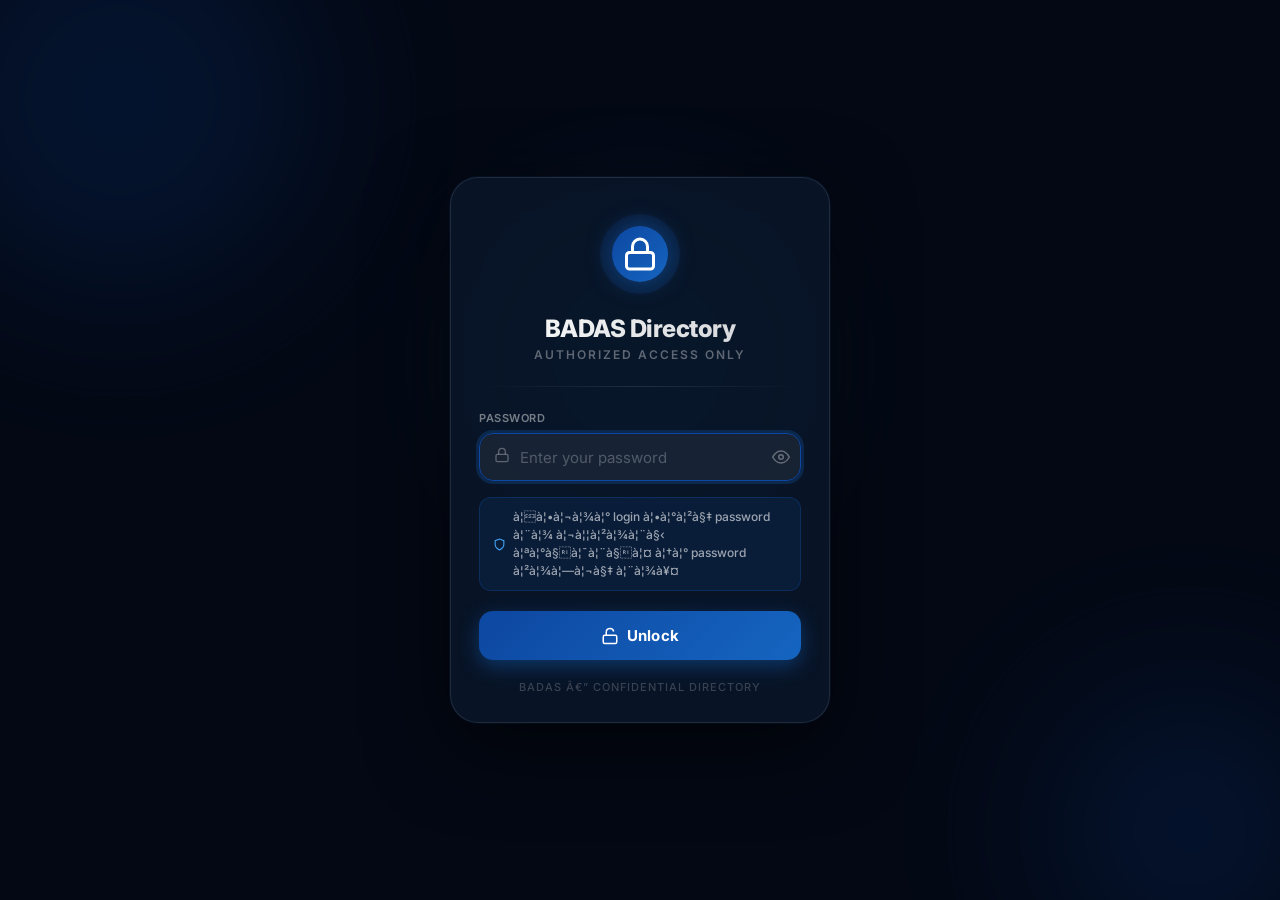
==== commit eb2d9551: "Add files via upload" ====
--- a/index.html
+++ b/index.html
@@ -1,9 +1,9 @@
-<!DOCTYPE html>
+﻿<!DOCTYPE html>
 <html lang="en">
 <head>
   <meta charset="UTF-8">
   <meta name="viewport" content="width=device-width, initial-scale=1.0, maximum-scale=1.0, user-scalable=no">
-  <meta name="description" content="BADAS Contact Directory — Official contact directory for BADAS and its sister organizations">
+  <meta name="description" content="BADAS Contact Directory â€” Official contact directory for BADAS and its sister organizations">
   <meta name="theme-color" content="#060B1F">
   <meta name="apple-mobile-web-app-capable" content="yes">
   <meta name="apple-mobile-web-app-status-bar-style" content="black-translucent">
@@ -15,10 +15,18 @@
   <link rel="preconnect" href="https://fonts.googleapis.com">
   <link rel="preconnect" href="https://fonts.gstatic.com" crossorigin>
   <link href="https://fonts.googleapis.com/css2?family=Inter:wght@300;400;500;600;700;800&display=swap" rel="stylesheet">
+  <!-- Register SW early so it updates even if app JS crashes -->
+  <script>
+    if ('serviceWorker' in navigator) {
+      navigator.serviceWorker.register('./sw.js')
+        .then(reg => reg.update())
+        .catch(() => {});
+    }
+  </script>
 </head>
 <body>
 
-  <!-- ═════════════════════ LOCK SCREEN ═════════════════════ -->
+  <!-- â•â•â•â•â•â•â•â•â•â•â•â•â•â•â•â•â•â•â•â•â• LOCK SCREEN â•â•â•â•â•â•â•â•â•â•â•â•â•â•â•â•â•â•â•â•â• -->
   <div id="lock-screen" class="lock-screen">
     <!-- Animated background -->
     <div class="lock-bg">
@@ -87,7 +95,7 @@
         </p>
         <!-- Hint box (shown after wrong password if sheet has a hint) -->
         <div class="lock-hint-box hidden" id="lock-hint-box">
-          <div class="lock-hint-icon">💡</div>
+          <div class="lock-hint-icon">ðŸ’¡</div>
           <p id="lock-hint-text"></p>
         </div>
       </div>
@@ -95,7 +103,7 @@
       <!-- Permanent Session Notice -->
       <div class="lock-permanent-notice">
         <svg width="13" height="13" viewBox="0 0 24 24" fill="none" stroke="currentColor" stroke-width="2"><path d="M12 22s8-4 8-10V5l-8-3-8 3v7c0 6 8 10 8 10z"/></svg>
-        <span>একবার login করলে password না বদলানো পর্যন্ত আর password লাগবে না।</span>
+        <span>à¦à¦•à¦¬à¦¾à¦° login à¦•à¦°à¦²à§‡ password à¦¨à¦¾ à¦¬à¦¦à¦²à¦¾à¦¨à§‹ à¦ªà¦°à§à¦¯à¦¨à§à¦¤ à¦†à¦° password à¦²à¦¾à¦—à¦¬à§‡ à¦¨à¦¾à¥¤</span>
       </div>
 
       <!-- Unlock Button -->
@@ -111,15 +119,15 @@
       <p class="lock-fetch-status hidden" id="lock-fetch-status"></p>
 
       <!-- Footer -->
-      <p class="lock-footer">BADAS — Confidential Directory</p>
+      <p class="lock-footer">BADAS â€” Confidential Directory</p>
     </div>
   </div>
 
-  <!-- ═══════════════════ SPLASH SCREEN ═══════════════════ -->
+  <!-- â•â•â•â•â•â•â•â•â•â•â•â•â•â•â•â•â•â•â• SPLASH SCREEN â•â•â•â•â•â•â•â•â•â•â•â•â•â•â•â•â•â•â• -->
   <div id="splash-screen" class="splash">
     <div class="splash-logo">
-      <img src="https://drive.google.com/file/d/1DgEbcphbQj4SwxNatPeBg_chAmbNqNAM/view" alt="BADAS Logo" class="splash-logo-img"
-           onerror="this.style.display='none';this.nextSibling.style.display='flex'">
+      <img src="https://drive.google.com/uc?export=view&id=1DgEbcphbQj4SwxNatPeBg_chAmbNqNAM" alt="BADAS Logo" class="splash-logo-img"
+           onerror="this.style.display='none';this.nextElementSibling.style.display='flex'">
       <svg style="display:none" width="80" height="80" viewBox="0 0 80 80">
         <defs><linearGradient id="lg1" x1="0%" y1="0%" x2="100%" y2="100%"><stop offset="0%" stop-color="#0D47A1"/><stop offset="100%" stop-color="#1565C0"/></linearGradient></defs>
         <circle cx="40" cy="40" r="38" fill="url(#lg1)" opacity="0.15"/>
@@ -131,10 +139,10 @@
     <h1 class="splash-title">BADAS Directory</h1>
     <p class="splash-subtitle">Contact Directory</p>
     <div class="splash-loader"><div class="loader-bar"></div></div>
-    <p class="splash-status" id="splash-status">Loading…</p>
+    <p class="splash-status" id="splash-status">Loadingâ€¦</p>
   </div>
 
-  <!-- ═══════════════════ MAIN APP ═══════════════════ -->
+  <!-- â•â•â•â•â•â•â•â•â•â•â•â•â•â•â•â•â•â•â• MAIN APP â•â•â•â•â•â•â•â•â•â•â•â•â•â•â•â•â•â•â• -->
   <div id="app" class="app hidden">
 
     <!-- HEADER -->
@@ -150,7 +158,7 @@
         </button>
         <div class="header-brand">
           <div class="header-logo-icon">
-            <img src="https://drive.google.com/file/d/1DgEbcphbQj4SwxNatPeBg_chAmbNqNAM/view" alt="BADAS" class="header-logo-img"
+            <img src="https://drive.google.com/uc?export=view&id=1DgEbcphbQj4SwxNatPeBg_chAmbNqNAM" alt="BADAS" class="header-logo-img"
                  onerror="this.style.display='none';this.parentElement.textContent='B'">
           </div>
           <div class="header-text">
@@ -170,20 +178,20 @@
     <!-- PAGES CONTAINER -->
     <main class="pages-container" id="pages-container">
 
-      <!-- ─── HOME PAGE ─── -->
+      <!-- â”€â”€â”€ HOME PAGE â”€â”€â”€ -->
       <div id="page-home" class="page active">
         <div class="hero-section">
           <div class="hero-bg"></div>
           <div class="hero-content">
             <div class="sync-status" id="sync-status">
               <span class="sync-dot"></span>
-              <span id="sync-text">Checking for updates…</span>
+              <span id="sync-text">Checking for updatesâ€¦</span>
             </div>
             <div class="search-bar-wrapper">
               <div class="search-bar">
                 <svg class="search-icon" width="20" height="20" viewBox="0 0 24 24" fill="none" stroke="currentColor" stroke-width="2"><circle cx="11" cy="11" r="8"/><path d="m21 21-4.35-4.35"/></svg>
-                <input type="text" id="org-search" placeholder="Search organizations…" autocomplete="off">
-                <button class="search-clear hidden" id="org-search-clear" aria-label="Clear search">✕</button>
+                <input type="text" id="org-search" placeholder="Search organizationsâ€¦" autocomplete="off">
+                <button class="search-clear hidden" id="org-search-clear" aria-label="Clear search">âœ•</button>
               </div>
             </div>
           </div>
@@ -195,7 +203,7 @@
           </div>
           <div class="org-grid" id="org-grid"></div>
           <div class="empty-state hidden" id="org-empty">
-            <div class="empty-icon">🔍</div>
+            <div class="empty-icon">ðŸ”</div>
             <p>No organizations found</p>
           </div>
         </div>
@@ -215,7 +223,7 @@
         </div>
       </div>
 
-      <!-- ─── ORGANIZATION PROFILE PAGE ─── -->
+      <!-- â”€â”€â”€ ORGANIZATION PROFILE PAGE â”€â”€â”€ -->
       <div id="page-org" class="page">
         <div class="org-hero" id="org-hero">
           <div class="org-hero-bg" id="org-hero-bg"></div>
@@ -232,14 +240,14 @@
         </div>
       </div>
 
-      <!-- ─── CONTACTS PAGE ─── -->
+      <!-- â”€â”€â”€ CONTACTS PAGE â”€â”€â”€ -->
       <div id="page-contacts" class="page">
         <div class="contacts-header-section">
           <div class="search-bar-wrapper">
             <div class="search-bar">
               <svg class="search-icon" width="20" height="20" viewBox="0 0 24 24" fill="none" stroke="currentColor" stroke-width="2"><circle cx="11" cy="11" r="8"/><path d="m21 21-4.35-4.35"/></svg>
-              <input type="text" id="contact-search" placeholder="Search by name, designation…" autocomplete="off">
-              <button class="search-clear hidden" id="contact-search-clear" aria-label="Clear">✕</button>
+              <input type="text" id="contact-search" placeholder="Search by name, designationâ€¦" autocomplete="off">
+              <button class="search-clear hidden" id="contact-search-clear" aria-label="Clear">âœ•</button>
             </div>
           </div>
           <div class="filter-bar" id="filter-bar">
@@ -257,7 +265,7 @@
             </div>
           </div>
           <div class="results-info">
-            <span id="contact-count-text">Loading contacts…</span>
+            <span id="contact-count-text">Loading contactsâ€¦</span>
             <button class="clear-filters-btn hidden" id="clear-filters">Clear filters</button>
           </div>
         </div>
@@ -265,18 +273,18 @@
         <div class="contacts-list" id="contacts-list"></div>
 
         <div class="empty-state hidden" id="contact-empty">
-          <div class="empty-icon">👤</div>
+          <div class="empty-icon">ðŸ‘¤</div>
           <p>No contacts found</p>
           <button class="btn-secondary" id="clear-filters-empty">Clear filters</button>
         </div>
       </div>
 
-      <!-- ─── EMERGENCY PAGE ─── -->
+      <!-- â”€â”€â”€ EMERGENCY PAGE â”€â”€â”€ -->
       <div id="page-emergency" class="page">
         <!-- Emergency Hero -->
         <div class="emergency-hero">
           <div class="emergency-hero-pulse"></div>
-          <div class="emergency-hero-icon">🚨</div>
+          <div class="emergency-hero-icon">ðŸš¨</div>
           <h2 class="emergency-hero-title">Emergency</h2>
           <p class="emergency-hero-sub">Tap any number to call immediately</p>
         </div>
@@ -299,14 +307,14 @@
           </div>
           <div class="emergency-contacts-list" id="emergency-contacts-list"></div>
           <div class="empty-state hidden" id="emergency-empty">
-            <div class="empty-icon">📞</div>
+            <div class="empty-icon">ðŸ“ž</div>
             <p>No emergency contacts added yet</p>
             <p style="font-size:12px;color:var(--text-4);margin-top:6px;">Add contacts in your Google Sheet's Emergency tab</p>
           </div>
         </div>
       </div>
 
-      <!-- ─── CONTACT DETAIL PAGE ─── -->
+      <!-- â”€â”€â”€ CONTACT DETAIL PAGE â”€â”€â”€ -->
       <div id="page-contact-detail" class="page">
         <div class="contact-hero" id="contact-hero">
           <div class="contact-photo-large" id="contact-photo-large"></div>
@@ -326,7 +334,7 @@
         <img id="banner-img" src="" alt="Notice">
 
       </a>
-      <button class="banner-close" id="banner-close" aria-label="Close ad">✕</button>
+      <button class="banner-close" id="banner-close" aria-label="Close ad">âœ•</button>
     </div>
 
     <!-- BOTTOM NAVIGATION (3 buttons) -->
@@ -367,12 +375,12 @@
   <script src="js/data.js"></script>
   <script src="js/app.js"></script>
 
-  <!-- ═══════════════════ LEFT DRAWER ═══════════════════ -->
+  <!-- â•â•â•â•â•â•â•â•â•â•â•â•â•â•â•â•â•â•â• LEFT DRAWER â•â•â•â•â•â•â•â•â•â•â•â•â•â•â•â•â•â•â• -->
   <div id="drawer-overlay" class="drawer-overlay hidden"></div>
   <div id="drawer" class="drawer">
     <div class="drawer-header">
       <div class="drawer-logo">
-        <img src="https://drive.google.com/file/d/1DgEbcphbQj4SwxNatPeBg_chAmbNqNAM/view" alt="BADAS" class="drawer-logo-img"
+        <img src="https://drive.google.com/uc?export=view&id=1DgEbcphbQj4SwxNatPeBg_chAmbNqNAM" alt="BADAS" class="drawer-logo-img"
              onerror="this.style.display='none';this.parentElement.textContent='B'">
       </div>
       <div>
@@ -407,7 +415,7 @@
 
     <div class="drawer-footer">
       <div id="drawer-app-version" class="drawer-version">Version 2.0.0</div>
-      <div class="drawer-copyright">© 2025 BADAS. All rights reserved.</div>
+      <div class="drawer-copyright">Â© 2025 BADAS. All rights reserved.</div>
     </div>
   </div>
 
--- a/css/style.css
+++ b/css/style.css
@@ -619,35 +619,56 @@
 .nav-item.nav-emergency.active svg { filter:drop-shadow(0 0 8px rgba(239,68,68,.6)) !important; }
 
 /* ════════════════════════════════════════════════════════════════
-   BANNER AD (above bottom nav)
+   BANNER AD SLIDESHOW (above bottom nav)
    ════════════════════════════════════════════════════════════════ */
 .banner-ad {
   position: fixed;
   bottom: var(--nav-h);
   left: 0; right: 0;
-  height: 64px;          /* ~1.7cm — good mobile banner height */
+  height: 64px;
   z-index: 99;
   overflow: hidden;
   background: #071830;
   border-top: 1px solid var(--border);
   box-shadow: 0 -4px 16px rgba(0,0,0,.35);
 }
-.banner-ad a { display: block; width: 100%; height: 100%; }
-.banner-ad img {
-  width: 100%; height: 100%;
-  object-fit: cover;           /* fills full width, minimal top/bottom crop */
-  object-position: center;
-  display: block;
-  background: #071830;
+
+/* Slideshow container */
+.banner-slides { position: relative; width: 100%; height: 100%; }
+
+/* Each slide — stacked, only active is visible */
+.banner-slide {
+  position: absolute; inset: 0;
+  display: block; width: 100%; height: 100%;
+  opacity: 0;
+  transition: opacity 0.5s ease;
+  pointer-events: none;
+}
+.banner-slide.active { opacity: 1; pointer-events: auto; }
+
+/* Dot indicators */
+.banner-dots {
+  position: absolute; bottom: 5px; left: 50%;
+  transform: translateX(-50%);
+  display: flex; gap: 5px; z-index: 5;
+}
+.banner-dot {
+  width: 5px; height: 5px; border-radius: 50%;
+  background: rgba(255,255,255,.35); cursor: pointer;
+  transition: background .3s, transform .3s;
+}
+.banner-dot.active {
+  background: #fff; transform: scale(1.4);
 }
 
 .banner-close {
-  position:absolute; top:4px; right:6px; z-index:10;
-  width:22px; height:22px; border-radius:50%;
-  background:rgba(0,0,0,.5); color:rgba(255,255,255,.7);
-  font-size:11px; display:flex; align-items:center; justify-content:center;
-  transition:var(--trans); line-height:1;
-}
+  position: absolute; top: 4px; right: 6px; z-index: 10;
+  width: 22px; height: 22px; border-radius: 50%;
+  background: rgba(0,0,0,.5); color: rgba(255,255,255,.7);
+  font-size: 11px; display: flex; align-items: center; justify-content: center;
+  transition: var(--trans); line-height: 1; border: none; cursor: pointer;
+}
+
 .banner-close:hover { background:rgba(0,0,0,.8); color:#fff; }
 
 /* ════════════════════════════════════════════════════════════════
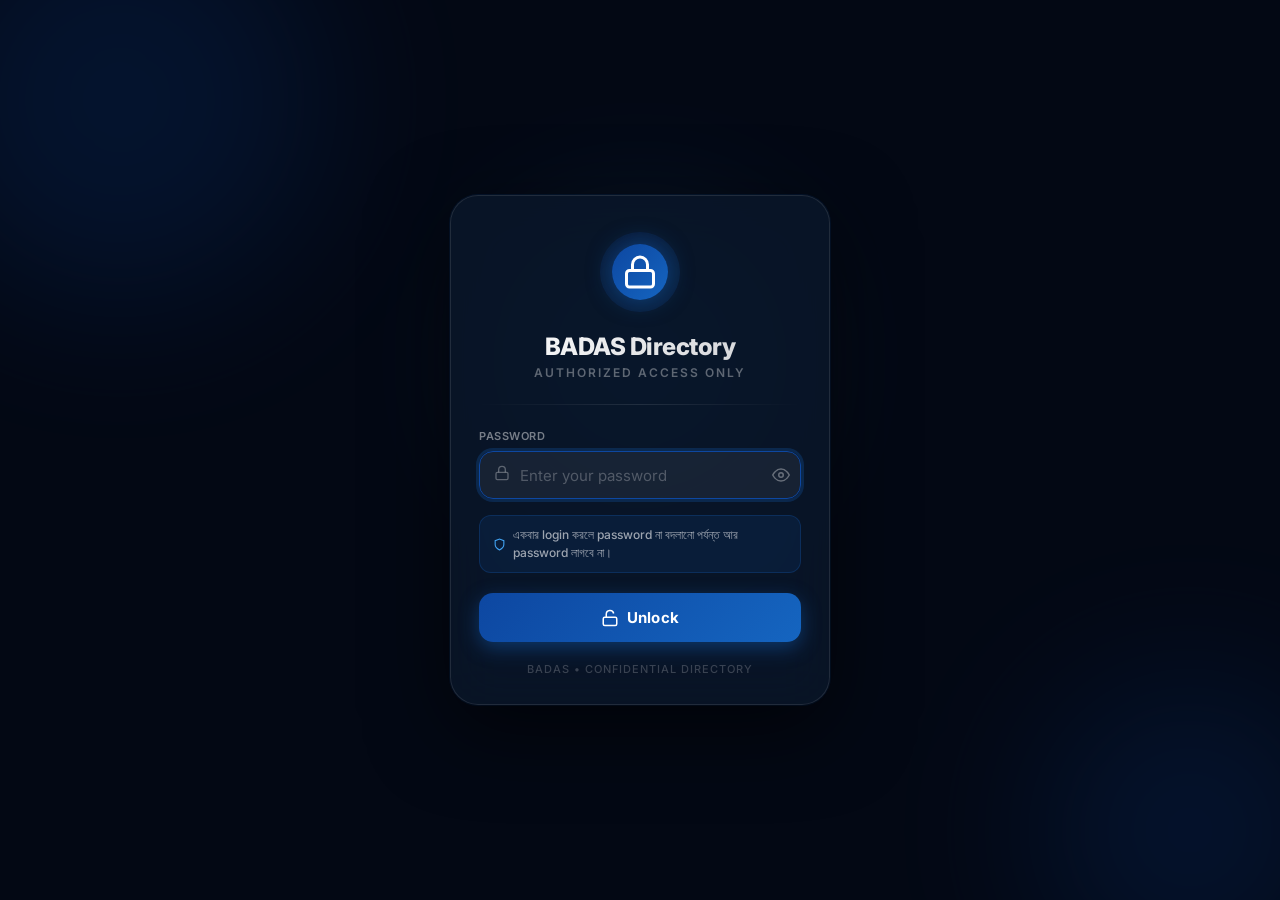
==== commit 87ca4717: "Add files via upload" ====
--- a/index.html
+++ b/index.html
@@ -1,9 +1,9 @@
-﻿<!DOCTYPE html>
+<!DOCTYPE html>
 <html lang="en">
 <head>
   <meta charset="UTF-8">
   <meta name="viewport" content="width=device-width, initial-scale=1.0, maximum-scale=1.0, user-scalable=no">
-  <meta name="description" content="BADAS Contact Directory â€” Official contact directory for BADAS and its sister organizations">
+  <meta name="description" content="BADAS Contact Directory -- Official contact directory for BADAS and its sister organizations">
   <meta name="theme-color" content="#060B1F">
   <meta name="apple-mobile-web-app-capable" content="yes">
   <meta name="apple-mobile-web-app-status-bar-style" content="black-translucent">
@@ -15,20 +15,30 @@
   <link rel="preconnect" href="https://fonts.googleapis.com">
   <link rel="preconnect" href="https://fonts.gstatic.com" crossorigin>
   <link href="https://fonts.googleapis.com/css2?family=Inter:wght@300;400;500;600;700;800&display=swap" rel="stylesheet">
-  <!-- Register SW early so it updates even if app JS crashes -->
+  <!-- =================================================═ -->
   <script>
     if ('serviceWorker' in navigator) {
-      navigator.serviceWorker.register('./sw.js')
-        .then(reg => reg.update())
-        .catch(() => {});
+      navigator.serviceWorker.register('./sw.js').then(reg => {
+        reg.update();
+        reg.addEventListener('updatefound', function() {
+          var newSW = reg.installing;
+          if (!newSW) return;
+          newSW.addEventListener('statechange', function() {
+            if (newSW.state === 'activated') {
+              // New SW took over - reload for fresh content
+              window.location.reload();
+            }
+          });
+        });
+      }).catch(function(){});
     }
   </script>
 </head>
 <body>
 
-  <!-- â•â•â•â•â•â•â•â•â•â•â•â•â•â•â•â•â•â•â•â•â• LOCK SCREEN â•â•â•â•â•â•â•â•â•â•â•â•â•â•â•â•â•â•â•â•â• -->
+  <!-- =================== LOCK SCREEN =================== -->
   <div id="lock-screen" class="lock-screen">
-    <!-- Animated background -->
+    <!-- =================================================═ -->
     <div class="lock-bg">
       <div class="lock-bg-orb orb-1"></div>
       <div class="lock-bg-orb orb-2"></div>
@@ -36,7 +46,7 @@
     </div>
 
     <div class="lock-card" id="lock-card">
-      <!-- Logo & Title -->
+      <!-- =================================================═ -->
       <div class="lock-logo-wrap">
         <div class="lock-logo-ring"></div>
         <div class="lock-logo-icon">
@@ -52,10 +62,10 @@
         <p class="lock-tagline">Authorized Access Only</p>
       </div>
 
-      <!-- Divider -->
+      <!-- =================================================═ -->
       <div class="lock-divider"></div>
 
-      <!-- Password Field -->
+      <!-- =================================================═ -->
       <div class="lock-field-group">
         <label class="lock-label" for="lock-password-input">Password</label>
         <div class="lock-input-wrap" id="lock-input-wrap">
@@ -93,17 +103,17 @@
           <svg width="14" height="14" viewBox="0 0 24 24" fill="none" stroke="currentColor" stroke-width="2"><circle cx="12" cy="12" r="10"/><line x1="12" y1="8" x2="12" y2="12"/><line x1="12" y1="16" x2="12.01" y2="16"/></svg>
           Incorrect password. Please try again.
         </p>
-        <!-- Hint box (shown after wrong password if sheet has a hint) -->
+        <!-- =================================================═ -->
         <div class="lock-hint-box hidden" id="lock-hint-box">
-          <div class="lock-hint-icon">ðŸ’¡</div>
+          <div class="lock-hint-icon">&#x1F4A1;</div>
           <p id="lock-hint-text"></p>
         </div>
       </div>
 
-      <!-- Permanent Session Notice -->
+      <!-- =================================================═ -->
       <div class="lock-permanent-notice">
         <svg width="13" height="13" viewBox="0 0 24 24" fill="none" stroke="currentColor" stroke-width="2"><path d="M12 22s8-4 8-10V5l-8-3-8 3v7c0 6 8 10 8 10z"/></svg>
-        <span>à¦à¦•à¦¬à¦¾à¦° login à¦•à¦°à¦²à§‡ password à¦¨à¦¾ à¦¬à¦¦à¦²à¦¾à¦¨à§‹ à¦ªà¦°à§à¦¯à¦¨à§à¦¤ à¦†à¦° password à¦²à¦¾à¦—à¦¬à§‡ à¦¨à¦¾à¥¤</span>
+        <span>একবার login করলে password না বদলানো পর্যন্ত আর password লাগবে না।</span>
       </div>
 
       <!-- Unlock Button -->
@@ -115,15 +125,15 @@
         Unlock
       </button>
 
-      <!-- Fetch status (shown while loading settings from sheet) -->
+      <!-- =================================================═ -->
       <p class="lock-fetch-status hidden" id="lock-fetch-status"></p>
 
       <!-- Footer -->
-      <p class="lock-footer">BADAS â€” Confidential Directory</p>
+      <p class="lock-footer">BADAS &bull; CONFIDENTIAL DIRECTORY</p>
     </div>
   </div>
 
-  <!-- â•â•â•â•â•â•â•â•â•â•â•â•â•â•â•â•â•â•â• SPLASH SCREEN â•â•â•â•â•â•â•â•â•â•â•â•â•â•â•â•â•â•â• -->
+  <!-- =================== SPLASH SCREEN =================== -->
   <div id="splash-screen" class="splash">
     <div class="splash-logo">
       <img src="https://drive.google.com/uc?export=view&id=1DgEbcphbQj4SwxNatPeBg_chAmbNqNAM" alt="BADAS Logo" class="splash-logo-img"
@@ -139,10 +149,10 @@
     <h1 class="splash-title">BADAS Directory</h1>
     <p class="splash-subtitle">Contact Directory</p>
     <div class="splash-loader"><div class="loader-bar"></div></div>
-    <p class="splash-status" id="splash-status">Loadingâ€¦</p>
+    <p class="splash-status" id="splash-status">Loading...</p>
   </div>
 
-  <!-- â•â•â•â•â•â•â•â•â•â•â•â•â•â•â•â•â•â•â• MAIN APP â•â•â•â•â•â•â•â•â•â•â•â•â•â•â•â•â•â•â• -->
+  <!-- =================================================═ -->
   <div id="app" class="app hidden">
 
     <!-- HEADER -->
@@ -175,23 +185,23 @@
       </div>
     </header>
 
-    <!-- PAGES CONTAINER -->
+    <!-- =================================================═ -->
     <main class="pages-container" id="pages-container">
 
-      <!-- â”€â”€â”€ HOME PAGE â”€â”€â”€ -->
+      <!-- =================== HOME PAGE =================== -->
       <div id="page-home" class="page active">
         <div class="hero-section">
           <div class="hero-bg"></div>
           <div class="hero-content">
             <div class="sync-status" id="sync-status">
               <span class="sync-dot"></span>
-              <span id="sync-text">Checking for updatesâ€¦</span>
+              <span id="sync-text">Checking for updates...</span>
             </div>
             <div class="search-bar-wrapper">
               <div class="search-bar">
                 <svg class="search-icon" width="20" height="20" viewBox="0 0 24 24" fill="none" stroke="currentColor" stroke-width="2"><circle cx="11" cy="11" r="8"/><path d="m21 21-4.35-4.35"/></svg>
-                <input type="text" id="org-search" placeholder="Search organizationsâ€¦" autocomplete="off">
-                <button class="search-clear hidden" id="org-search-clear" aria-label="Clear search">âœ•</button>
+                <input type="text" id="org-search" placeholder="Search organizations..." autocomplete="off">
+                <button class="search-clear hidden" id="org-search-clear" aria-label="Clear search">&#x2715;</button>
               </div>
             </div>
           </div>
@@ -203,7 +213,7 @@
           </div>
           <div class="org-grid" id="org-grid"></div>
           <div class="empty-state hidden" id="org-empty">
-            <div class="empty-icon">ðŸ”</div>
+            <div class="empty-icon">&#x1F4F3;</div>
             <p>No organizations found</p>
           </div>
         </div>
@@ -223,7 +233,7 @@
         </div>
       </div>
 
-      <!-- â”€â”€â”€ ORGANIZATION PROFILE PAGE â”€â”€â”€ -->
+      <!-- =================== ORG PAGE =================== -->
       <div id="page-org" class="page">
         <div class="org-hero" id="org-hero">
           <div class="org-hero-bg" id="org-hero-bg"></div>
@@ -240,14 +250,14 @@
         </div>
       </div>
 
-      <!-- â”€â”€â”€ CONTACTS PAGE â”€â”€â”€ -->
+      <!-- =================== CONTACTS PAGE =================== -->
       <div id="page-contacts" class="page">
         <div class="contacts-header-section">
           <div class="search-bar-wrapper">
             <div class="search-bar">
               <svg class="search-icon" width="20" height="20" viewBox="0 0 24 24" fill="none" stroke="currentColor" stroke-width="2"><circle cx="11" cy="11" r="8"/><path d="m21 21-4.35-4.35"/></svg>
-              <input type="text" id="contact-search" placeholder="Search by name, designationâ€¦" autocomplete="off">
-              <button class="search-clear hidden" id="contact-search-clear" aria-label="Clear">âœ•</button>
+              <input type="text" id="contact-search" placeholder="Search by name, designation..." autocomplete="off">
+              <button class="search-clear hidden" id="contact-search-clear" aria-label="Clear">&#x2715;</button>
             </div>
           </div>
           <div class="filter-bar" id="filter-bar">
@@ -265,7 +275,7 @@
             </div>
           </div>
           <div class="results-info">
-            <span id="contact-count-text">Loading contactsâ€¦</span>
+            <span id="contact-count-text">Loading... contacts...</span>
             <button class="clear-filters-btn hidden" id="clear-filters">Clear filters</button>
           </div>
         </div>
@@ -273,23 +283,23 @@
         <div class="contacts-list" id="contacts-list"></div>
 
         <div class="empty-state hidden" id="contact-empty">
-          <div class="empty-icon">ðŸ‘¤</div>
+          <div class="empty-icon">&#x1F4F3;</div>
           <p>No contacts found</p>
           <button class="btn-secondary" id="clear-filters-empty">Clear filters</button>
         </div>
       </div>
 
-      <!-- â”€â”€â”€ EMERGENCY PAGE â”€â”€â”€ -->
+      <!-- =================== EMERGENCY PAGE =================== -->
       <div id="page-emergency" class="page">
         <!-- Emergency Hero -->
         <div class="emergency-hero">
           <div class="emergency-hero-pulse"></div>
-          <div class="emergency-hero-icon">ðŸš¨</div>
+          <div class="emergency-hero-icon">&#x1F6A8;</div>
           <h2 class="emergency-hero-title">Emergency</h2>
           <p class="emergency-hero-sub">Tap any number to call immediately</p>
         </div>
 
-        <!-- National Helplines -->
+        <!-- =================================================═ -->
         <div class="section">
           <div class="section-header">
             <h2 class="section-title">National Helplines</h2>
@@ -307,14 +317,14 @@
           </div>
           <div class="emergency-contacts-list" id="emergency-contacts-list"></div>
           <div class="empty-state hidden" id="emergency-empty">
-            <div class="empty-icon">ðŸ“ž</div>
+            <div class="empty-icon">&#x1F4F3;</div>
             <p>No emergency contacts added yet</p>
             <p style="font-size:12px;color:var(--text-4);margin-top:6px;">Add contacts in your Google Sheet's Emergency tab</p>
           </div>
         </div>
       </div>
 
-      <!-- â”€â”€â”€ CONTACT DETAIL PAGE â”€â”€â”€ -->
+      <!-- =================== DETAIL PAGE =================== -->
       <div id="page-contact-detail" class="page">
         <div class="contact-hero" id="contact-hero">
           <div class="contact-photo-large" id="contact-photo-large"></div>
@@ -326,18 +336,18 @@
         <div class="contact-actions" id="contact-actions"></div>
       </div>
 
-    </main><!-- /pages-container -->
-
-    <!-- BANNER AD (above bottom nav, hidden when no ad) -->
+    </main><!-- =================================================═ -->
+
+    <!-- =================================================═ -->
     <div class="banner-ad hidden" id="banner-ad">
       <a id="banner-link" href="#" target="_blank" rel="noopener sponsored">
         <img id="banner-img" src="" alt="Notice">
 
       </a>
-      <button class="banner-close" id="banner-close" aria-label="Close ad">âœ•</button>
-    </div>
-
-    <!-- BOTTOM NAVIGATION (3 buttons) -->
+      <button class="banner-close" id="banner-close" aria-label="Close ad">&#x2715;</button>
+    </div>
+
+    <!-- =================================================═ -->
     <nav class="bottom-nav" id="bottom-nav">
       <button class="nav-item active" id="nav-home" aria-label="Home">
         <svg width="22" height="22" viewBox="0 0 24 24" fill="none" stroke="currentColor" stroke-width="2">
@@ -353,7 +363,7 @@
           <path d="M23 21v-2a4 4 0 0 0-3-3.87"/>
           <path d="M16 3.13a4 4 0 0 1 0 7.75"/>
         </svg>
-        <span>Contacts</span>
+        <span>contacts...</span>
       </button>
       <button class="nav-item nav-emergency" id="nav-emergency" aria-label="Emergency">
         <div class="nav-emergency-dot"></div>
@@ -375,7 +385,7 @@
   <script src="js/data.js"></script>
   <script src="js/app.js"></script>
 
-  <!-- â•â•â•â•â•â•â•â•â•â•â•â•â•â•â•â•â•â•â• LEFT DRAWER â•â•â•â•â•â•â•â•â•â•â•â•â•â•â•â•â•â•â• -->
+  <!-- =================== LEFT DRAWER =================== -->
   <div id="drawer-overlay" class="drawer-overlay hidden"></div>
   <div id="drawer" class="drawer">
     <div class="drawer-header">
@@ -415,7 +425,7 @@
 
     <div class="drawer-footer">
       <div id="drawer-app-version" class="drawer-version">Version 2.0.0</div>
-      <div class="drawer-copyright">Â© 2025 BADAS. All rights reserved.</div>
+      <div class="drawer-copyright">&copy; 2025 BADAS. All rights reserved.</div>
     </div>
   </div>
 
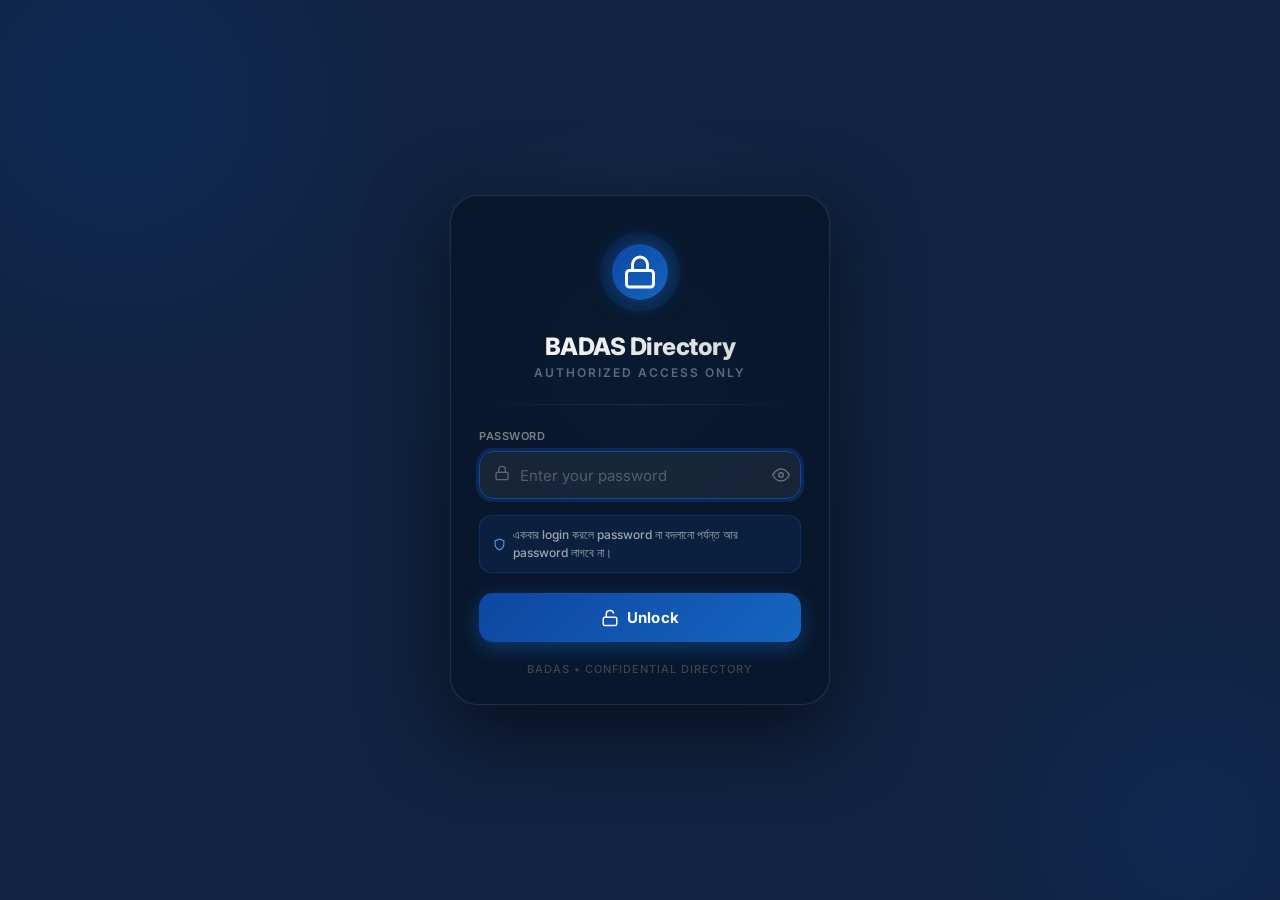
==== commit f3cbc350: "Add files via upload" ====
--- a/index.html
+++ b/index.html
@@ -4,7 +4,7 @@
   <meta charset="UTF-8">
   <meta name="viewport" content="width=device-width, initial-scale=1.0, maximum-scale=1.0, user-scalable=no">
   <meta name="description" content="BADAS Contact Directory -- Official contact directory for BADAS and its sister organizations">
-  <meta name="theme-color" content="#060B1F">
+  <meta name="theme-color" content="#112340">
   <meta name="apple-mobile-web-app-capable" content="yes">
   <meta name="apple-mobile-web-app-status-bar-style" content="black-translucent">
   <meta name="apple-mobile-web-app-title" content="BADAS Directory">
--- a/css/style.css
+++ b/css/style.css
@@ -11,7 +11,7 @@
 .lock-screen {
   position: fixed; inset: 0; z-index: 9999;
   display: flex; align-items: center; justify-content: center;
-  background: #030814;
+  background: #112340;
   padding: 16px;
   transition: opacity .45s ease;
 }
@@ -211,12 +211,12 @@
 
 /* ── CSS Variables — BADAS Theme #1565C0 ───────────────────────── */
 :root {
-  /* Background — deep blue (clearly blue, not black) */
-  --bg-base:       #0A1628;
-  --bg-surface:    #0F2040;
-  --bg-elevated:   #152848;
-  --bg-card:       rgba(255,255,255,0.06);
-  --bg-card-hover: rgba(255,255,255,0.10);
+  /* Background - lighter navy blue */
+  --bg-base:       #112340;
+  --bg-surface:    #1A3359;
+  --bg-elevated:   #234273;
+  --bg-card:       rgba(255,255,255,0.08);
+  --bg-card-hover: rgba(255,255,255,0.12);
 
   /* BADAS Brand Blue palette — Deep Dark Blue */
   --accent:      #0D47A1;   /* Deep Dark Blue (primary) */
